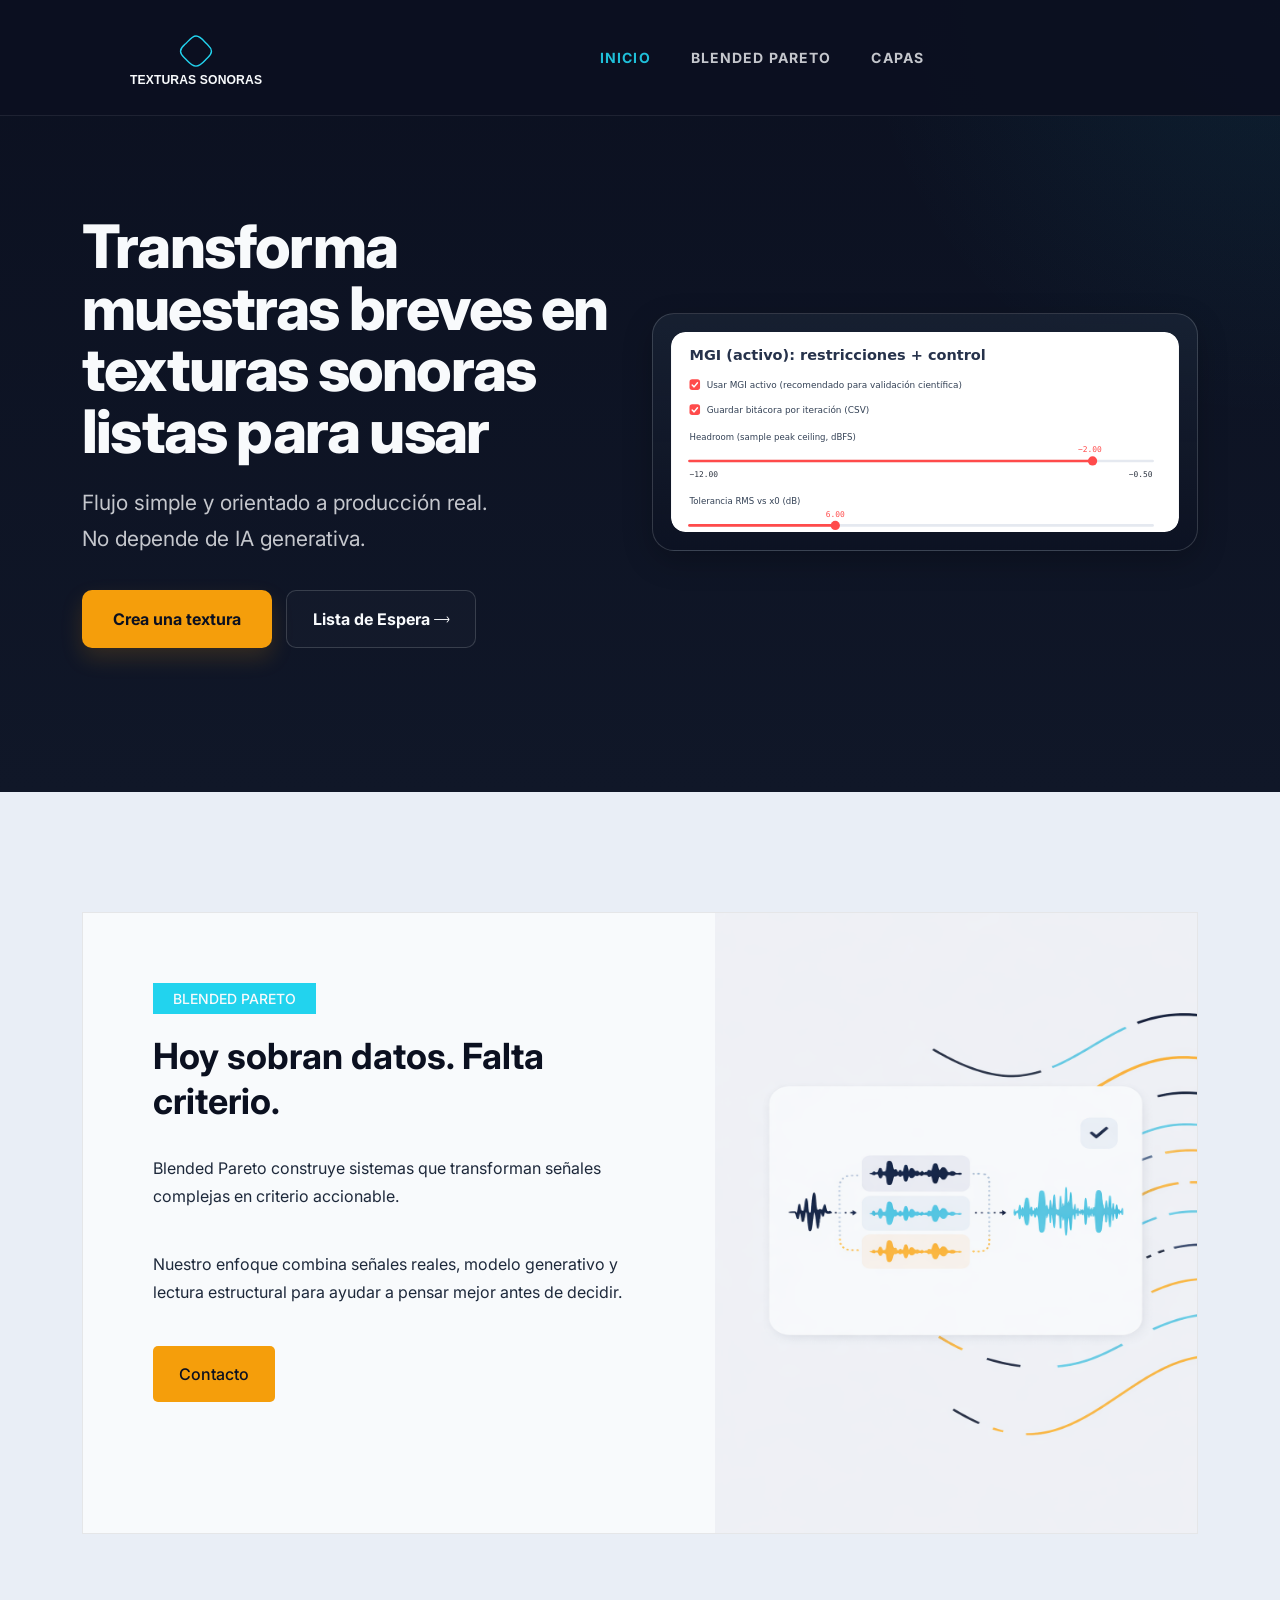
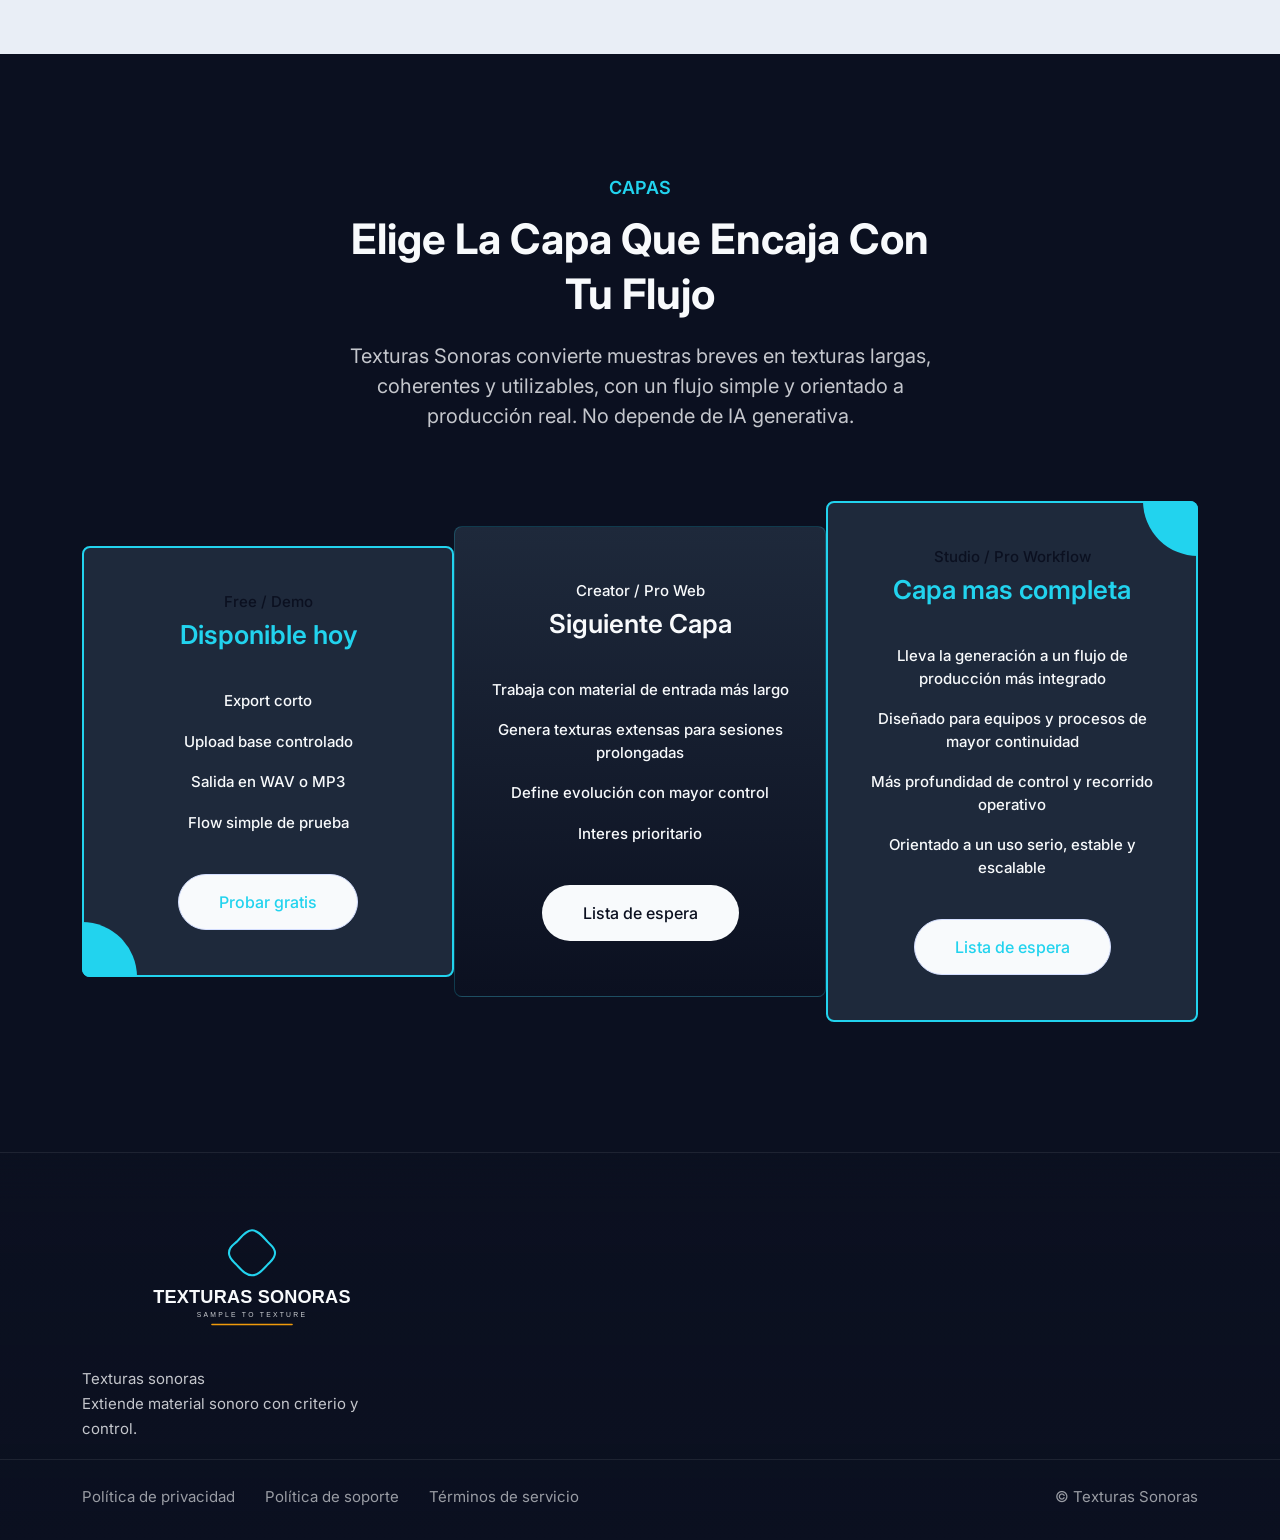
==== landing/index.html @ 2741054f "feat: import landing v1 into landing/" ====
<!-- =========

	Template Name: Play
	Author: UIdeck
	Author URI: https://uideck.com/
	Support: https://uideck.com/support/
	Version: 1.1

========== -->

<!DOCTYPE html>
<html lang="es">
  <head>
    <meta charset="UTF-8" />
    <meta http-equiv="X-UA-Compatible" content="IE=edge" />
    <meta name="viewport" content="width=device-width, initial-scale=1.0" />
    <title>Texturas Sonoras | Sample To Texture</title>

    <!-- Primary Meta Tags -->
<meta name="title" content="Texturas Sonoras - Texturas largas a partir de muestras breves">
<meta name="description" content="Convierte muestras breves en texturas largas, coherentes y utilizables con un flujo simple y orientado a producción real. No depende de IA generativa">

    <!--====== Favicon Icon ======-->
    <link
      rel="shortcut icon"
      href="assets/images/texturas_sonoras_favicon.ico"
      type="image/svg"
    />

    <!-- ===== All CSS files ===== -->
    <link rel="stylesheet" href="assets/css/bootstrap.min.css" />
    <link rel="stylesheet" href="assets/css/animate.css" />
    <link rel="stylesheet" href="assets/css/lineicons.css" />
    <link rel="stylesheet" href="assets/css/ud-styles.css" />
  </head>
  <body>
    <!-- ====== Header Start ====== -->
    <header class="ud-header">
      <div class="container">
        <div class="row">
          <div class="col-lg-12">
            <nav class="navbar navbar-expand-lg">
              <a class="navbar-brand" href="index.html">
                <img src="assets/images/logo/texturas_sonoras_logo_con_texto_invertido.svg" alt="Texturas Sonoras" />
              </a>
              <button class="navbar-toggler" type="button" aria-label="Abrir navegación" aria-expanded="false" aria-controls="navbarMenu">
                <span class="toggler-icon"> </span>
                <span class="toggler-icon"> </span>
                <span class="toggler-icon"> </span>
              </button>

              <div class="navbar-collapse" id="navbarMenu">
                <ul id="nav" class="navbar-nav mx-auto">
                  <li class="nav-item">
                    <a class="ud-menu-scroll" href="#home">INICIO</a>
                  </li>

                  <li class="nav-item">
                    <a class="ud-menu-scroll" href="#about">BLENDED PARETO</a>
                  </li>
                  <li class="nav-item">
                    <a class="ud-menu-scroll" href="#pricing">CAPAS</a>
                  </li>
                </ul>
              </div>
            </nav>
          </div>
        </div>
      </div>
    </header>
    <!-- ====== Header End ====== -->

    <!-- ====== Hero Start ====== -->
    <section class="ud-hero" id="home">
      <div class="container">
        <div class="row align-items-center ud-hero-row">
          <div class="col-lg-6">
            <div class="ud-hero-content wow fadeInUp" data-wow-delay=".2s">
              <h1 class="ud-hero-title">
                Transforma muestras breves en texturas sonoras listas para usar
              </h1>
              <p class="ud-hero-desc">
                Flujo simple y orientado a producción real.
                <br>
                No depende de IA generativa.
              </p>
              <ul class="ud-hero-buttons">
                <li>
                  <a href="https://texturas-sonoras.streamlit.app/" rel="nofollow noopener" target="_blank" class="ud-main-btn ud-white-btn">
                    Crea una textura
                  </a>
                </li>
                <li>
                  <a href="https://tally.so/r/ODPKyR" rel="nofollow noopener" target="_blank" class="ud-main-btn ud-link-btn">
                    Lista de Espera <i class="lni lni-arrow-right"></i>
                  </a>
                </li>
              </ul>
            </div>
          </div>
          <div class="col-lg-6">
            <div class="ud-hero-image wow fadeInUp" data-wow-delay=".25s">
              <div class="ud-hero-image-shell">
                <img src="assets/images/hero/mgi_control_panel.svg" alt="hero-image" />
              </div>
            </div>
          </div>
        </div>
      </div>
    </section>
    <!-- ====== Hero End ====== -->
    <!-- ====== About Start ====== -->
    <section id="about" class="ud-about">
      <div class="container">
        <div class="ud-about-wrapper wow fadeInUp" data-wow-delay=".2s">
          <div class="ud-about-content-wrapper">
            <div class="ud-about-content">
              <span class="tag">BLENDED PARETO</span>
              <h2>Hoy sobran datos. Falta criterio.</h2>
              <p>
                Blended Pareto construye sistemas que transforman
                señales complejas en criterio accionable.
              </p>

              <p>
                Nuestro enfoque combina señales reales, modelo generativo
                y lectura estructural para ayudar a pensar mejor
                antes de decidir.
              </p>
              <a href="https://github.com/vakiomars" class="ud-main-btn">Contacto</a>
            </div>
          </div>
          <div class="ud-about-image">
            <img src="assets/images/about/about-image.svg" alt="about-image" />
          </div>
        </div>
      </div>
    </section>
    <!-- ====== About End ====== -->

    <!-- ====== Pricing Start ====== -->
    <section id="pricing" class="ud-pricing">
      <div class="container">
        <div class="row">
          <div class="col-lg-12">
            <div class="ud-section-title mx-auto text-center">
              <span>CAPAS</span>
              <h2>elige la capa que encaja con tu flujo</h2>
              <p>
                Texturas Sonoras convierte muestras breves en texturas largas, coherentes y utilizables,
                con un flujo simple y orientado a producción real. No depende de IA generativa.
              </p>
            </div>
          </div>
        </div>

        <div class="row g-0 align-items-center justify-content-center">
          <div class="col-lg-4 col-md-6 col-sm-10">
            <div
              class="ud-single-pricing first-item wow fadeInUp"
              data-wow-delay=".15s"
            >
              <div class="ud-pricing-header">
                <h3>Free / Demo</h3>
                <h4>Disponible hoy</h4>
              </div>
              <div class="ud-pricing-body">
                <ul>
                  <li>Export corto</li>
                  <li>Upload base controlado</li>
                  <li>Salida en WAV o MP3</li>
                  <li>Flow simple de prueba</li>
                </ul>
              </div>
              <div class="ud-pricing-footer">
                <a href="javascript:void(0)" class="ud-main-btn ud-border-btn">
                  Probar gratis
                </a>
              </div>
            </div>
          </div>
          <div class="col-lg-4 col-md-6 col-sm-10">
            <div
              class="ud-single-pricing active wow fadeInUp"
              data-wow-delay=".1s"
            >
              <div class="ud-pricing-header">
                <h3>Creator / Pro Web</h3>
                <h4>Siguiente Capa</h4>
              </div>
              <div class="ud-pricing-body">
                <ul>
                  <li>Trabaja con material de entrada más largo</li>
                  <li>Genera texturas extensas para sesiones prolongadas</li>
                  <li>Define evolución con mayor control</li>
                  <li>Interes prioritario</li>
                </ul>
              </div>
              <div class="ud-pricing-footer">
                <a href="https://tally.so/r/ODPKyR" class="ud-main-btn ud-white-btn">
                  Lista de espera
                </a>
              </div>
            </div>
          </div>
          <div class="col-lg-4 col-md-6 col-sm-10">
            <div
              class="ud-single-pricing last-item wow fadeInUp"
              data-wow-delay=".15s"
            >
              <div class="ud-pricing-header">
                <h3>Studio / Pro Workflow</h3>
                <h4>Capa mas completa</h4>
              </div>
              <div class="ud-pricing-body">
                <ul>
                  <li>Lleva la generación a un flujo de producción más integrado</li>
                  <li>Diseñado para equipos y procesos de mayor continuidad</li>
                  <li>Más profundidad de control y recorrido operativo</li>
                  <li>Orientado a un uso serio, estable y escalable</li>
                </ul>
              </div>
              <div class="ud-pricing-footer">
                <a href="https://tally.so/r/ODPKyR" class="ud-main-btn ud-border-btn">
                  Lista de espera
                </a>
              </div>
            </div>
          </div>
        </div>
      </div>
    </section>
    <!-- ====== Pricing End ====== -->
    <!-- ====== Footer Start ====== -->
    <footer class="ud-footer wow fadeInUp" data-wow-delay=".15s">
      <div class="ud-footer-widgets">
        <div class="container">
          <div class="row">
            <div class="col-lg-6">
              <div class="ud-widget">
                <a href="index.html" class="ud-footer-logo">
                  <img src="assets/images/logo/texturas_sonoras_logo_con_texto_y_slogan_invertido.svg" alt="logo" />
                </a>
                <p class="ud-widget-desc">
                  Texturas sonoras
                  <br>
                  Extiende material sonoro con criterio y control.
                </p>
                <ul class="ud-widget-socials">
                </ul>
              </div>
            </div>
            <div class="col-lg-6">
              <div class="ud-widget ud-footer-meta"></div>
            </div>
          </div>
        </div>
      </div>

      <div class="ud-footer-bottom">
        <div class="container">
          <div class="row">
            <div class="col-md-8">
              <ul class="ud-footer-bottom-left">
                <li>
                  <span>Política de privacidad</span>
                </li>
                <li>
                  <span>Política de soporte</span>
                </li>
                <li>
                  <span>Términos de servicio</span>
                </li>
              </ul>
            </div>
            <div class="col-md-4">
              <p class="ud-footer-bottom-right">
              © Texturas Sonoras
              </p>
            </div>
          </div>
        </div>
      </div>
    </footer>
    <!-- ====== Footer End ====== -->

    <!-- ====== Back To Top Start ====== -->
    <a href="javascript:void(0)" class="back-to-top">
      <i class="lni lni-chevron-up"> </i>
    </a>
    <!-- ====== Back To Top End ====== -->

    <!-- ====== All Javascript Files ====== -->
    <script src="assets/js/bootstrap.bundle.min.js"></script>
    <script src="assets/js/wow.min.js"></script>
    <script src="assets/js/main.js"></script>
    <script>
      // ==== for menu scroll
      const pageLink = document.querySelectorAll(".ud-menu-scroll");

      pageLink.forEach((elem) => {
        elem.addEventListener("click", (e) => {
          e.preventDefault();
          document.querySelector(elem.getAttribute("href")).scrollIntoView({
            behavior: "smooth",
            offsetTop: 1 - 60,
          });
        });
      });

      // section menu active
      function onScroll(event) {
        const sections = document.querySelectorAll(".ud-menu-scroll");
        const scrollPos =
          window.pageYOffset ||
          document.documentElement.scrollTop ||
          document.body.scrollTop;

        for (let i = 0; i < sections.length; i++) {
          const currLink = sections[i];
          const val = currLink.getAttribute("href");
          const refElement = document.querySelector(val);
          const scrollTopMinus = scrollPos + 73;
          if (
            refElement.offsetTop <= scrollTopMinus &&
            refElement.offsetTop + refElement.offsetHeight > scrollTopMinus
          ) {
            document
              .querySelector(".ud-menu-scroll")
              .classList.remove("active");
            currLink.classList.add("active");
          } else {
            currLink.classList.remove("active");
          }
        }
      }

      window.document.addEventListener("scroll", onScroll);
    </script>
  </body>
</html>
---- landing/assets/css/ud-styles.css ----
/* =======

	Template Name: Play Bootstrap
	Author: UIdeck
	Author URI: https://uideck.com/
	Support: https://github.com/uideck/
	Version: 1.0

======== */
/*===========================
  COMMON css 
===========================*/
@import url("https://fonts.googleapis.com/css2?family=Inter:wght@200;300;400;500;600;700;800;900&display=swap");
:root {
  --font: "Inter", sans-serif;

  --bp-bg: #0B1020;
  --bp-surface: #1E293B;
  --bp-text: #F8FAFC;
  --bp-cyan: #22D3EE;
  --bp-amber: #F59E0B;

  --white: #F8FAFC;
  --heading-color: #0B1020;
  --body-color: #1E293B;
  --primary-color: #22D3EE;

  --bp-text-soft: rgba(248, 250, 252, 0.78);
  --bp-text-faint: rgba(248, 250, 252, 0.60);
  --bp-border: rgba(248, 250, 252, 0.10);
  --bp-border-strong: rgba(248, 250, 252, 0.16);
  --bp-header: rgba(11, 16, 32, 0.92);
  --bp-shadow: 0 10px 30px rgba(0, 0, 0, 0.22);
  --dark-bg: var(--bp-bg);
  --cta-color: var(--bp-amber);
}

body {
  font-family: var(--font);
  font-weight: normal;
  font-style: normal;
  background: var(--bp-bg);
  color: var(--bp-text);
  overflow-x: hidden;
}

* {
  margin: 0;
  padding: 0;
  -webkit-box-sizing: border-box;
  box-sizing: border-box;
}

img {
  max-width: 100%;
}

a,
button,
input,
textarea {
  -webkit-transition: all 0.3s ease-out 0s;
  transition: all 0.3s ease-out 0s;
}

a,
a:focus,
input:focus,
textarea:focus,
button:focus,
.navbar-toggler:focus {
  text-decoration: none;
  outline: none;
  -webkit-box-shadow: none;
          box-shadow: none;
}

a:focus,
a:hover {
  text-decoration: none;
}

i,
span,
a {
  display: inline-block;
}

audio,
canvas,
iframe,
img,
svg,
video {
  vertical-align: middle;
}

h1,
h2,
h3,
h4,
h5,
h6 {
  font-weight: 700;
  color: var(--heading-color);
  margin: 0px;
}

h1 {
  font-size: 48px;
}

h2 {
  font-size: 36px;
}

h3 {
  font-size: 28px;
}

h4 {
  font-size: 22px;
}

h5 {
  font-size: 18px;
}

h6 {
  font-size: 16px;
}

ul,
ol {
  margin: 0px;
  padding: 0px;
  list-style-type: none;
}

p {
  font-size: 16px;
  font-weight: 400;
  line-height: 26px;
  color: var(--body-color);
  margin: 0px;
}

.bg_cover {
  background-position: center center;
  background-size: cover;
  background-repeat: no-repeat;
  width: 100%;
  height: 100%;
}

/*===== All Button Style =====*/
.ud-main-btn {
  display: inline-block;
  text-align: center;
  white-space: nowrap;
  vertical-align: middle;
  font-weight: 500;
  font-size: 16px;
  border-radius: 5px;
  padding: 15px 25px;
  border: 1px solid transparent;
  color: #0B1020;
  cursor: pointer;
  z-index: 5;
  -webkit-transition: all 0.4s ease-out 0s;
  transition: all 0.4s ease-out 0s;
  background: var(--bp-amber);
}

.ud-main-btn:hover {
  color: var(--white);
  background: var(--heading-color);
}

@media (max-width: 767px) {
  .container {
    padding-left: 40px;
    padding-right: 40px;
  }
}

@media only screen and (min-width: 576px) and (max-width: 767px) {
  .container {
    padding-left: 20px;
    padding-right: 20px;
  }
}

.back-to-top {
  width: 40px;
  height: 40px;
  line-height: 40px;
  background: var(--primary-color);
  -webkit-box-shadow: 0px 0px 5px rgba(0, 0, 0, 0.2);
          box-shadow: 0px 0px 5px rgba(0, 0, 0, 0.2);
  text-align: center;
  -webkit-box-pack: center;
      -ms-flex-pack: center;
          justify-content: center;
  -webkit-box-align: center;
      -ms-flex-align: center;
          align-items: center;
  border-radius: 5px;
  position: fixed;
  right: 30px;
  bottom: 30px;
  z-index: 99;
  background: var(--cta-color);
  color: var(--dark-bg);
}

.back-to-top:hover {
  color: var(--dark-bg);
  background: var(--primary-color);
}

/* ===== Header CSS ===== */
.ud-header {
  position: absolute;
  top: 0;
  left: 0;
  width: 100%;
  z-index: 99;
  -webkit-transition: all 0.3s ease-out 0s;
  transition: all 0.3s ease-out 0s;
  background: var(--bp-header);
  border-bottom: 1px solid rgba(248, 250, 252, 0.08);
}

.sticky {
  position: fixed;
  z-index: 99;
  background: var(--bp-header);
  background-color: rgba(11, 16, 32, 0.92);
  -webkit-backdrop-filter: blur(10px);
          backdrop-filter: blur(10px);
  border-bottom: 1px solid rgba(248, 250, 252, 0.1);
  -webkit-box-shadow: 0 12px 28px rgba(2, 6, 23, 0.24);
  box-shadow: 0 12px 28px rgba(2, 6, 23, 0.24);
  -webkit-transition: all 0.3s ease-out 0s;
  transition: all 0.3s ease-out 0s;
}

.sticky .navbar {
  padding: 10px 0;
}

.navbar {
  padding: 12px 0;
  position: relative;
  -webkit-transition: all 0.3s ease-out 0s;
  transition: all 0.3s ease-out 0s;
}

.navbar-brand {
  padding: 0;
}

@media only screen and (min-width: 768px) and (max-width: 991px), (max-width: 767px) {
  .navbar-brand {
    padding: 5px 0px;
  }
}

.navbar-brand img {
  display: block;
  max-width: 228px;
  width: 100%;
  height: auto;
}

.navbar-toggler {
  padding: 0;
  border: 0;
  border-radius: 10px;
}

.navbar-toggler .toggler-icon {
  width: 28px;
  height: 2px;
  background-color: var(--bp-text);
  display: block;
  margin: 5px 0;
  position: relative;
  -webkit-transition: all 0.3s ease-out 0s;
  transition: all 0.3s ease-out 0s;
}

.navbar-toggler.active .toggler-icon:nth-of-type(1) {
  -webkit-transform: rotate(45deg);
  transform: rotate(45deg);
  top: 7px;
}

.navbar-toggler.active .toggler-icon:nth-of-type(2) {
  opacity: 0;
}

.navbar-toggler.active .toggler-icon:nth-of-type(3) {
  -webkit-transform: rotate(135deg);
  transform: rotate(135deg);
  top: -7px;
}

@media only screen and (min-width: 768px) and (max-width: 991px), (max-width: 767px) {
  .ud-header {
    position: relative;
  }

  .sticky {
    position: sticky;
    top: 0;
  }

  .navbar {
    display: flex;
    align-items: center;
    justify-content: space-between;
    -ms-flex-wrap: wrap;
        flex-wrap: wrap;
    min-height: 78px;
    padding: 14px 0;
  }

  .navbar-brand {
    display: flex;
    align-items: center;
    min-height: 50px;
    max-width: calc(100% - 72px);
  }

  .navbar-collapse {
    position: static;
    top: auto;
    right: auto;
    max-width: none;
    width: 100%;
    margin-top: 12px;
    background: rgba(30, 41, 59, 0.98);
    z-index: 9;
    -webkit-box-shadow: var(--bp-shadow);
    box-shadow: var(--bp-shadow);
    padding: 10px 0;
    display: none;
    border-radius: 16px;
    border: 1px solid rgba(248, 250, 252, 0.12);
    overflow: hidden;
  }
  .navbar-collapse.show {
    display: block;
  }
}

@media only screen and (min-width: 768px) and (max-width: 991px), (max-width: 767px) {
  .navbar-nav {
    padding: 18px 22px;
  }
}

@media only screen and (min-width: 768px) and (max-width: 991px), (max-width: 767px) {
  .navbar-toggler {
    margin-left: auto;
    -ms-flex-negative: 0;
        flex-shrink: 0;
  }
}

.navbar-nav .nav-item {
  position: relative;
  padding: 0px 16px;
}

@media only screen and (min-width: 992px) and (max-width: 1199px) {
  .navbar-nav .nav-item {
    padding: 0px 12px;
  }
}

@media only screen and (min-width: 768px) and (max-width: 991px), (max-width: 767px) {
  .navbar-nav .nav-item {
    padding: 0px;
  }
}

.navbar-nav .nav-item > a {
  font-size: 14px;
  font-weight: 700;
  letter-spacing: 0.08em;
  color: var(--bp-text-soft);
  -webkit-transition: all 0.3s ease-out 0s;
  transition: all 0.3s ease-out 0s;
  padding: 26px 4px;
  position: relative;
  line-height: 1;
}

@media only screen and (min-width: 768px) and (max-width: 991px), (max-width: 767px) {
  .navbar-nav .nav-item > a {
    display: block;
    padding: 14px 0;
    color: var(--bp-text);
    border-bottom: 1px solid rgba(248, 250, 252, 0.08);
  }
}

@media only screen and (min-width: 768px) and (max-width: 991px), (max-width: 767px) {
  .navbar-nav .nav-item:last-child > a {
    border-bottom: 0;
  }
}

.navbar-nav .nav-item > a:hover, .navbar-nav .nav-item > a.active {
  color: var(--bp-cyan);
  opacity: 0.9;
}

@media only screen and (min-width: 768px) and (max-width: 991px), (max-width: 767px) {
  .navbar-nav .nav-item > a:hover, .navbar-nav .nav-item > a.active {
    color: var(--primary-color);
    opacity: 1;
  }
}

@media only screen and (min-width: 768px) and (max-width: 991px), (max-width: 767px) {
  .navbar-toggler {
    width: 46px;
    height: 46px;
    display: inline-flex;
    align-items: center;
    justify-content: center;
    border: 1px solid rgba(248, 250, 252, 0.12);
    background: rgba(248, 250, 252, 0.03);
  }
}

.navbar-nav .nav-item .ud-submenu {
  position: absolute;
  width: 250px;
  background: var(--white);
  color: var(--bp-text-soft);
  top: 110%;
  padding: 20px 30px;
  -webkit-box-shadow: 0 15px 44px rgba(140, 140, 140, 0.18);
          box-shadow: 0 15px 44px rgba(140, 140, 140, 0.18);
  border-radius: 5px;
  opacity: 0;
  visibility: hidden;
  -webkit-transition: all 0.3s ease-out 0s;
  transition: all 0.3s ease-out 0s;
}

@media only screen and (min-width: 768px) and (max-width: 991px), (max-width: 767px) {
  .navbar-nav .nav-item .ud-submenu {
    position: static;
    -webkit-box-shadow: none;
            box-shadow: none;
    width: 100%;
    padding: 0px;
    opacity: 1;
    visibility: visible;
    display: none;
  }
}

.navbar-nav .nav-item .ud-submenu.show {
  display: block;
}

.navbar-nav .nav-item .ud-submenu .ud-submenu-link {
  padding: 7px 0;
  color: var(--heading-color);
  font-size: 14px;
}

.navbar-nav .nav-item .ud-submenu .ud-submenu-link:hover {
  color: var(--primary-color);
}

.navbar-nav .nav-item:hover > a {
  color: var(--bp-cyan);
  opacity: 1;
}

@media only screen and (min-width: 768px) and (max-width: 991px), (max-width: 767px) {
  .navbar-nav .nav-item:hover > a {
    color: var(--primary-color);
    opacity: 1;
  }
}

.navbar-nav .nav-item:hover > .ud-submenu {
  opacity: 1;
  visibility: visible;
  top: 100%;
}

.navbar-nav .nav-item.nav-item-has-children > a {
  position: relative;
}

.navbar-nav .nav-item.nav-item-has-children > a::after {
  content: "";
  -webkit-box-sizing: border-box;
          box-sizing: border-box;
  position: absolute;
  width: 10px;
  height: 10px;
  border-bottom: 2px solid;
  border-right: 2px solid;
  -webkit-transform: rotate(45deg) translateY(-50%);
          transform: rotate(45deg) translateY(-50%);
  right: -15px;
  top: 50%;
  margin-top: -2px;
}

@media only screen and (min-width: 768px) and (max-width: 991px), (max-width: 767px) {
  .navbar-nav .nav-item.nav-item-has-children > a::after {
    right: 5px;
  }
}

@media only screen and (min-width: 768px) and (max-width: 991px), (max-width: 767px) {
  .navbar-btn {
    position: absolute;
    top: 50%;
    right: 50px;
    -webkit-transform: translateY(-50%);
    transform: translateY(-50%);
  }
}

.navbar-btn .ud-main-btn {
  padding: 8px 16px;
  background: transparent;
}

.navbar-btn .ud-login-btn:hover {
  opacity: 0.5;
}

.navbar-btn .ud-white-btn {
  background: rgba(255, 255, 255, 0.2);
}

.navbar-btn .ud-white-btn:hover {
  background: white;
  color: var(--heading-color);
}

.sticky .navbar-toggler .toggler-icon {
  background-color: var(--bp-text);
}

.sticky .navbar-nav .nav-item:hover > a {
  color: var(--primary-color);
  opacity: 1;
}

.sticky .navbar-nav .nav-item a {
  color: var(--white);
}

.sticky .navbar-nav .nav-item a.active, .sticky .navbar-nav .nav-item a:hover {
  color: var(--primary-color);
  opacity: 1;
}

.sticky .navbar-btn .ud-main-btn.ud-login-btn {
  color: var(--heading-color);
}

.sticky .navbar-btn .ud-main-btn.ud-login-btn:hover {
  color: var(--primary-color);
  opacity: 1;
}

.sticky .navbar-btn .ud-white-btn {
  background: var(--primary-color);
  color: var(--dark-bg);
}

.sticky .navbar-btn .ud-white-btn:hover {
  background: var(--heading-color);
}

/* ===== Hero CSS ===== */
.ud-hero {
  background:
    radial-gradient(circle at top right, rgba(34, 211, 238, 0.08), transparent 28%),
    linear-gradient(180deg, #0B1020 0%, #101728 100%);
  padding-top: 160px;
  padding-bottom: 88px;
  min-height: 88vh;
  display: flex;
  align-items: center;
}

@media only screen and (min-width: 768px) and (max-width: 991px) {
  .ud-hero {
    padding-top: 72px;
    padding-bottom: 72px;
    min-height: auto;
  }
}

@media (max-width: 767px) {
  .ud-hero {
    padding-top: 52px;
    padding-bottom: 52px;
    min-height: auto;
  }
}

.ud-hero-row {
  row-gap: 40px;
}

.ud-hero-content {
  max-width: 620px;
  margin: 0;
}

.ud-hero-content .ud-hero-title {
  color: var(--white);
  font-weight: 800;
  font-size: 60px;
  line-height: 1.03;
  letter-spacing: -0.03em;
  text-align: left;
  margin-bottom: 22px;
}

@media only screen and (min-width: 768px) and (max-width: 991px) {
  .ud-hero-content .ud-hero-title {
    font-size: 48px;
    line-height: 1.08;
  }
}

@media (max-width: 767px) {
  .ud-hero-content .ud-hero-title {
    font-size: 34px;
    line-height: 1.12;
    text-align: center;
    margin-bottom: 18px;
  }
}

.ud-hero-content .ud-hero-desc {
  font-weight: normal;
  font-size: 21px;
  line-height: 1.7;
  text-align: left;
  color: var(--bp-text-soft);
  opacity: 1;
  max-width: 540px;
  margin: 0 0 34px;
}

@media (max-width: 767px) {
  .ud-hero-content .ud-hero-desc {
    font-size: 16px;
    line-height: 1.7;
    text-align: center;
    margin: 0 auto 24px;
  }
}

.ud-hero-buttons {
  display: flex;
  align-items: center;
  justify-content: flex-start;
  gap: 14px;
  flex-wrap: wrap;
}

.ud-hero-buttons .ud-main-btn {
  margin: 0;
  min-width: 190px;
  padding: 16px 24px;
  border-radius: 10px;
  font-weight: 700;
}

@media (max-width: 767px) {
  .ud-hero-buttons {
    justify-content: center;
    gap: 10px;
  }

  .ud-hero-buttons .ud-main-btn {
    width: 100%;
    max-width: 320px;
    min-width: 0;
    padding: 14px 18px;
  }
}

.ud-hero-buttons .ud-white-btn {
  background: var(--cta-color);
  color: var(--dark-bg);
  box-shadow: 0 10px 22px rgba(245, 158, 11, 0.16);
}

.ud-hero-buttons .ud-white-btn:hover {
  box-shadow: 0 12px 24px rgba(245, 158, 11, 0.14);
  background: #d97706;
  color: var(--dark-bg);
}

.ud-hero-buttons .ud-link-btn {
  color: var(--bp-text);
  border-color: var(--bp-border-strong);
  background: rgba(248, 250, 252, 0.02);
}

.ud-hero-buttons .ud-link-btn:hover {
  color: var(--primary-color);
  background: rgba(34, 211, 238, 0.05);
  opacity: 1;
}

.ud-hero-image {
  max-width: 760px;
  margin: auto;
  text-align: center;
  position: relative;
  z-index: 1;
}

.ud-hero-image-shell {
  padding: 18px;
  border-radius: 22px;
  border: 1px solid var(--bp-border-strong);
  background: linear-gradient(180deg, rgba(30, 41, 59, 0.58), rgba(11, 16, 32, 0.44));
  box-shadow: var(--bp-shadow);
}

.ud-hero-image img {
  max-width: 100%;
  text-align: center;
  border-radius: 14px;
}

@media (max-width: 991px) {
  .ud-hero-content {
    max-width: 100%;
    margin: 0 auto;
  }

  .ud-hero-image {
    max-width: 680px;
  }
}

/* ===== Features CSS ===== */
.ud-features {
  padding-top: 120px;
  padding-bottom: 90px;
}

@media (max-width: 767px) {
  .ud-features {
    padding-top: 80px;
    padding-bottom: 40px;
  }
}

.ud-section-title {
  max-width: 620px;
  margin-bottom: 70px;
}

.ud-section-title span {
  font-weight: 600;
  font-size: 18px;
  color: var(--primary-color);
  margin-bottom: 10px;
}

.ud-section-title h2 {
  font-weight: 700;
  font-size: 42px;
  line-height: 55px;
  text-transform: capitalize;
  color: var(--heading-color);
  margin-bottom: 20px;
}

.ud-section-title p {
  font-size: 20px;
  line-height: 30px;
}

@media (max-width: 767px) {
  .ud-section-title p {
    font-size: 16px;
    line-height: 26px;
  }
}

.ud-single-feature {
  margin-bottom: 40px;
}

.ud-single-feature:hover .ud-feature-icon::before {
  -webkit-transform: rotate(45deg);
  transform: rotate(45deg);
}

.ud-single-feature .ud-feature-icon {
  width: 70px;
  height: 70px;
  display: -webkit-box;
  display: -ms-flexbox;
  display: flex;
  -webkit-box-align: center;
      -ms-flex-align: center;
          align-items: center;
  -webkit-box-pack: center;
      -ms-flex-pack: center;
          justify-content: center;
  border-radius: 14px;
  background: var(--primary-color);
  font-size: 32px;
  color: var(--white);
  position: relative;
  z-index: 1;
  text-align: center;
  margin-bottom: 40px;
}

.ud-single-feature .ud-feature-icon::before {
  content: "";
  position: absolute;
  width: 100%;
  height: 100%;
  top: 0;
  left: 0;
  border-radius: 14px;
  background: var(--primary-color);
  opacity: 0.2;
  z-index: -1;
  -webkit-transform: rotate(23deg);
  transform: rotate(23deg);
  -webkit-transition: all 0.3s ease-out 0s;
  transition: all 0.3s ease-out 0s;
}

.ud-single-feature .ud-feature-title {
  font-weight: 700;
  font-size: 20px;
  line-height: 28px;
  margin-bottom: 12px;
}

@media only screen and (min-width: 992px) and (max-width: 1199px) {
  .ud-single-feature .ud-feature-title {
    font-size: 18px;
    line-height: 26px;
  }
}

.ud-single-feature .ud-feature-desc {
  font-size: 16px;
  line-height: 24px;
  margin-bottom: 40px;
}

.ud-single-feature .ud-feature-link {
  font-weight: 500;
  color: var(--body-color);
}

.ud-single-feature .ud-feature-link:hover {
  color: var(--primary-color);
}

/* ===== About CSS ===== */
.ud-about {
  background: #E9EEF6;
  padding: 120px 0;
}

@media (max-width: 767px) {
  .ud-about {
    padding: 80px 0;
  }
}

.ud-about-wrapper {
  background: var(--white);
  border: 1px solid rgba(0, 0, 0, 0.08);
  display: -webkit-box;
  display: -ms-flexbox;
  display: flex;
  -webkit-box-pack: justify;
      -ms-flex-pack: justify;
          justify-content: space-between;
}

@media only screen and (min-width: 768px) and (max-width: 991px), (max-width: 767px) {
  .ud-about-wrapper {
    display: block;
  }
}

.ud-about-content-wrapper {
  padding: 70px;
}

@media (max-width: 767px) {
  .ud-about-content-wrapper {
    padding: 50px 30px;
  }
}

@media only screen and (min-width: 576px) and (max-width: 767px) {
  .ud-about-content-wrapper {
    padding: 50px;
  }
}

.ud-about-content {
  max-width: 500px;
}

.ud-about-content .tag {
  font-weight: 500;
  font-size: 14px;
  color: var(--white);
  background: var(--primary-color);
  padding: 5px 20px;
  display: inline-block;
  margin-bottom: 20px;
}

.ud-about-content h2 {
  font-weight: bold;
  font-size: 36px;
  line-height: 45px;
  margin-bottom: 30px;
}

@media (max-width: 767px) {
  .ud-about-content h2 {
    font-size: 26px;
    line-height: 38px;
  }
}

.ud-about-content p {
  font-size: 16px;
  line-height: 28px;
  margin-bottom: 40px;
}

.ud-about-content .ud-main-btn:hover {
  background: #2748b4;
  -webkit-box-shadow: 0px 0px 10px rgba(0, 0, 0, 0.3);
          box-shadow: 0px 0px 10px rgba(0, 0, 0, 0.3);
}

@media only screen and (min-width: 768px) and (max-width: 991px), (max-width: 767px) {
  .ud-about-image {
    text-align: center;
  }
}

/* ===== Pricing CSS ===== */
.ud-pricing {
  padding-top: 120px;
  padding-bottom: 90px;
}

.ud-pricing .ud-section-title h2 {
  color: #F8FAFC;
}

.ud-pricing .ud-section-title p {
  color: rgba(248, 250, 252, 0.78);
}

@media (max-width: 767px) {
  .ud-pricing {
    padding-top: 80px;
    padding-bottom: 40px;
  }
}

.ud-single-pricing {
  margin-bottom: 40px;
  background: #1E293B;
  border: 2px solid #22D3EE;
  border-radius: 8px;
  text-align: center;
  padding: 45px 30px;
  position: relative;
}

.ud-single-pricing.active {
  background: linear-gradient(180deg, #1E293B 0%, #0B1020 100%);
  border: 1px solid rgba(34, 211, 238, 0.22);
  padding: 55px 30px;
}

.ud-single-pricing.active .ud-pricing-header h3,
.ud-single-pricing.active .ud-pricing-header h4 {
  color: var(--white);
}

.ud-single-pricing.active .ud-pricing-body li {
  color: var(--white);
}

.ud-single-pricing.first-item::after, .ud-single-pricing.last-item::after {
  content: "";
  position: absolute;
  width: 55px;
  height: 55px;
  z-index: 1;
}

.ud-single-pricing.first-item::after {
  background: var(--primary-color);
  left: -2px;
  bottom: -2px;
  border-radius: 0px 55px 0px 8px;
}

.ud-single-pricing.last-item::after {
  background: #22D3EE;
  top: -2px;
  right: -2px;
  border-radius: 0px 8px 0px 55px;
}

.ud-single-pricing .ud-popular-tag {
  display: inline-block;
  padding: 10px 25px;
  background: var(--white);
  border-radius: 30px;
  color: var(--primary-color);
  margin-bottom: 20px;
  font-weight: 600;
}

.ud-single-pricing .ud-pricing-header h3 {
  font-weight: 500;
  font-size: 15px;
  margin-bottom: 8px;
}

.ud-single-pricing .ud-pricing-header h4 {
  font-weight: 600;
  font-size: 26px;
  color: var(--primary-color);
  margin-bottom: 40px;
}

.ud-single-pricing .ud-pricing-body {
  margin-bottom: 40px;
}

.ud-single-pricing .ud-pricing-body li {
  font-weight: 500;
  font-size: 15px;
  margin-bottom: 18px;
}

.ud-single-pricing .ud-main-btn {
  border-radius: 30px;
  padding: 15px 40px;
}

.ud-single-pricing .ud-border-btn {
  border: 1px solid #d4deff;
  color: var(--primary-color);
  background: var(--white);
}

.ud-single-pricing .ud-border-btn:hover {
  color: var(--white);
  border-color: var(--primary-color);
  background: var(--primary-color);
}

.ud-single-pricing .ud-white-btn {
  background: var(--white);
  color: var(--heading-color);
}

.ud-single-pricing .ud-white-btn:hover {
  color: var(--white);
  background: var(--heading-color);
}

/* ===== FAQ CSS ===== */
.ud-faq {
  padding-top: 120px;
  padding-bottom: 90px;
  background: #f3f4fe;
  position: relative;
  z-index: 1;
}

@media (max-width: 767px) {
  .ud-faq {
    padding-top: 80px;
    padding-bottom: 50px;
  }
}

.ud-faq .shape {
  position: absolute;
  z-index: -1;
  left: 0;
  bottom: 0;
}

.ud-single-faq {
  background: var(--white);
  border: 1px solid #f3f4fe;
  -webkit-box-shadow: 0px 20px 95px rgba(201, 203, 204, 0.3);
          box-shadow: 0px 20px 95px rgba(201, 203, 204, 0.3);
  border-radius: 10px;
  margin-bottom: 30px;
}

.ud-single-faq .ud-faq-btn {
  text-align: left;
  display: -webkit-box;
  display: -ms-flexbox;
  display: flex;
  width: 100%;
  -webkit-box-align: center;
      -ms-flex-align: center;
          align-items: center;
  border: none;
  background: transparent;
  font-weight: 600;
  font-size: 18px;
  color: var(--heading-color);
  opacity: 0.88;
  padding: 30px;
}

@media only screen and (min-width: 992px) and (max-width: 1199px), (max-width: 767px) {
  .ud-single-faq .ud-faq-btn {
    padding: 15px;
  }
}

.ud-single-faq .ud-faq-btn.collapsed span.icon i {
  -webkit-transform: rotate(0deg);
  transform: rotate(0deg);
}

.ud-single-faq .ud-faq-btn span.icon {
  display: -webkit-box;
  display: -ms-flexbox;
  display: flex;
  -webkit-box-align: center;
      -ms-flex-align: center;
          align-items: center;
  -webkit-box-pack: center;
      -ms-flex-pack: center;
          justify-content: center;
  width: 42px;
  height: 42px;
  background: rgba(48, 86, 211, 0.06);
  border-radius: 10px;
  color: var(--primary-color);
  margin-right: 24px;
}

.ud-single-faq .ud-faq-btn span.icon i {
  -webkit-transform: rotate(180deg);
  transform: rotate(180deg);
  -webkit-transition: all 0.3s;
  transition: all 0.3s;
  font-size: 14px;
  font-weight: 700;
}

.ud-single-faq .ud-faq-body {
  padding: 0px 30px 40px 95px;
}

@media only screen and (min-width: 992px) and (max-width: 1199px), (max-width: 767px) {
  .ud-single-faq .ud-faq-body {
    padding: 0px 16px 20px 82px;
  }
}

/* ===== Testimonials CSS ===== */
.ud-testimonials {
  padding-top: 120px;
}

@media (max-width: 767px) {
  .ud-testimonials {
    padding-top: 80px;
  }
}

.ud-single-testimonial {
  padding: 30px;
  -webkit-box-shadow: 0px 60px 120px -20px #ebeffd;
          box-shadow: 0px 60px 120px -20px #ebeffd;
  background: var(--white);
  margin-bottom: 50px;
}

.ud-single-testimonial .ud-testimonial-ratings {
  margin-bottom: 10px;
}

.ud-single-testimonial .ud-testimonial-ratings i {
  color: #fbb040;
}

.ud-single-testimonial .ud-testimonial-content {
  margin-bottom: 25px;
}

.ud-single-testimonial .ud-testimonial-content p {
  font-size: 16px;
  line-height: 30px;
  color: #637381;
}

.ud-single-testimonial .ud-testimonial-info {
  display: -webkit-box;
  display: -ms-flexbox;
  display: flex;
  -webkit-box-align: center;
      -ms-flex-align: center;
          align-items: center;
}

.ud-single-testimonial .ud-testimonial-info .ud-testimonial-image {
  width: 50px;
  height: 50px;
  border-radius: 50%;
  overflow: hidden;
  margin-right: 20px;
}

.ud-single-testimonial .ud-testimonial-info .ud-testimonial-meta h4 {
  font-weight: 600;
  font-size: 14px;
}

.ud-single-testimonial .ud-testimonial-info .ud-testimonial-meta p {
  font-size: 12px;
  color: #969696;
}

.ud-brands .ud-title {
  margin-bottom: 30px;
}

.ud-brands .ud-title h6 {
  font-weight: normal;
  font-size: 12px;
  color: var(--body-color);
  display: inline-block;
  position: relative;
}

.ud-brands .ud-title h6::after {
  content: "";
  position: absolute;
  width: 30px;
  height: 1px;
  background: #afb2b5;
  right: -40px;
  top: 50%;
}

.ud-brands .ud-brands-logo {
  display: -webkit-box;
  display: -ms-flexbox;
  display: flex;
  -webkit-box-align: center;
      -ms-flex-align: center;
          align-items: center;
  -ms-flex-wrap: wrap;
      flex-wrap: wrap;
  margin-right: -40px;
}

.ud-brands .ud-brands-logo .ud-single-logo {
  margin-right: 40px;
  margin-bottom: 20px;
  max-width: 140px;
}

.ud-brands .ud-brands-logo .ud-single-logo:hover img {
  -webkit-filter: none;
          filter: none;
}

.ud-brands .ud-brands-logo .ud-single-logo img {
  -webkit-filter: grayscale(1);
          filter: grayscale(1);
  -webkit-transition: all 0.3s ease-out 0s;
  transition: all 0.3s ease-out 0s;
}

/* ===== Team CSS ===== */
.ud-team {
  padding-top: 120px;
  padding-bottom: 80px;
}

@media (max-width: 767px) {
  .ud-team {
    padding-top: 80px;
    padding-bottom: 40px;
  }
}

.ud-single-team {
  margin-bottom: 40px;
}

.ud-single-team .ud-team-image-wrapper {
  width: 170px;
  height: 170px;
  position: relative;
  margin: 0px auto 25px;
}

.ud-single-team .ud-team-image {
  border-radius: 50%;
}

.ud-single-team .ud-team-image img {
  width: 100%;
  border-radius: 50%;
}

.ud-single-team .shape {
  position: absolute;
  z-index: -1;
}

.ud-single-team .shape.shape-1 {
  top: 0;
  left: 0;
}

.ud-single-team .shape.shape-2 {
  bottom: 0;
  right: 0;
}

.ud-single-team .ud-team-info {
  text-align: center;
  margin-bottom: 20px;
}

.ud-single-team .ud-team-info h5 {
  font-weight: 500;
  font-size: 18px;
  text-transform: capitalize;
  margin-bottom: 10px;
}

.ud-single-team .ud-team-info h6 {
  font-weight: 500;
  font-size: 12px;
  color: var(--body-color);
}

.ud-single-team .ud-team-socials {
  display: -webkit-box;
  display: -ms-flexbox;
  display: flex;
  -webkit-box-align: center;
      -ms-flex-align: center;
          align-items: center;
  -webkit-box-pack: center;
      -ms-flex-pack: center;
          justify-content: center;
}

.ud-single-team .ud-team-socials a {
  width: 32px;
  height: 32px;
  display: -webkit-box;
  display: -ms-flexbox;
  display: flex;
  -webkit-box-align: center;
      -ms-flex-align: center;
          align-items: center;
  -webkit-box-pack: center;
      -ms-flex-pack: center;
          justify-content: center;
  margin: 0px 10px;
  color: #cdced6;
}

.ud-single-team .ud-team-socials a:hover {
  color: var(--primary-color);
}

/* ===== Contact CSS ===== */
.ud-contact {
  padding: 120px 0px;
  position: relative;
}

@media (max-width: 767px) {
  .ud-contact {
    padding: 80px 0;
  }
}

.ud-contact::after {
  content: "";
  position: absolute;
  z-index: -1;
  width: 100%;
  top: 0;
  left: 0;
  height: 50%;
  background: #f3f4fe;
}

@media only screen and (min-width: 992px) and (max-width: 1199px) {
  .ud-contact::after {
    height: 45%;
  }
}

.ud-contact-title {
  margin-bottom: 150px;
}

@media only screen and (min-width: 768px) and (max-width: 991px), (max-width: 767px) {
  .ud-contact-title {
    margin-bottom: 50px;
  }
}

.ud-contact-title span {
  color: var(--heading-color);
  font-weight: 600;
  font-size: 15px;
  margin-bottom: 20px;
}

.ud-contact-title h2 {
  font-weight: 600;
  font-size: 35px;
  line-height: 41px;
}

.ud-contact-info-wrapper {
  display: -webkit-box;
  display: -ms-flexbox;
  display: flex;
  -webkit-box-pack: justify;
      -ms-flex-pack: justify;
          justify-content: space-between;
  -ms-flex-wrap: wrap;
      flex-wrap: wrap;
}

@media only screen and (min-width: 768px) and (max-width: 991px), (max-width: 767px) {
  .ud-contact-info-wrapper {
    margin-bottom: 50px;
  }
}

.ud-contact-info-wrapper .ud-single-info {
  display: -webkit-box;
  display: -ms-flexbox;
  display: flex;
  max-width: 100%;
  width: 330px;
  margin-bottom: 30px;
}

.ud-contact-info-wrapper .ud-info-icon {
  font-size: 32px;
  color: var(--primary-color);
  margin-right: 24px;
}

.ud-contact-info-wrapper .ud-info-meta h5 {
  font-weight: 600;
  font-size: 18px;
  margin-bottom: 15px;
}

.ud-contact-info-wrapper .ud-info-meta p {
  font-size: 15px;
  line-height: 24px;
}

.ud-contact-form-wrapper {
  -webkit-box-shadow: 0px 4px 28px rgba(0, 0, 0, 0.05);
          box-shadow: 0px 4px 28px rgba(0, 0, 0, 0.05);
  border-radius: 8px;
  background: var(--white);
  padding: 60px;
}

@media (max-width: 767px) {
  .ud-contact-form-wrapper {
    padding: 40px 30px;
  }
}

@media only screen and (min-width: 1200px) and (max-width: 1399px), only screen and (min-width: 992px) and (max-width: 1199px), only screen and (min-width: 576px) and (max-width: 767px) {
  .ud-contact-form-wrapper {
    padding: 50px 40px;
  }
}

.ud-contact-form-wrapper .ud-contact-form-title {
  font-style: normal;
  font-weight: 600;
  font-size: 28px;
  margin-bottom: 30px;
}

@media (max-width: 767px) {
  .ud-contact-form-wrapper .ud-contact-form-title {
    font-size: 24px;
  }
}

.ud-contact-form-wrapper .ud-form-group {
  margin-bottom: 25px;
}

.ud-contact-form-wrapper .ud-form-group label {
  display: block;
  font-weight: normal;
  font-size: 12px;
}

.ud-contact-form-wrapper .ud-form-group input,
.ud-contact-form-wrapper .ud-form-group textarea {
  display: block;
  width: 100%;
  padding: 15px 0;
  border: none;
  outline: none;
  border-bottom: 1px solid #f1f1f1;
  resize: none;
}

.ud-contact-form-wrapper .ud-form-group input:focus,
.ud-contact-form-wrapper .ud-form-group textarea:focus {
  border-color: var(--primary-color);
}

/* ===== Footer CSS ===== */
.ud-footer {
  background:
    linear-gradient(180deg, rgba(11, 16, 32, 0) 0%, rgba(11, 16, 32, 0.84) 12%, #0B1020 100%);
  padding-top: 36px;
  position: relative;
  z-index: 1;
  overflow: hidden;
  border-top: 1px solid rgba(248, 250, 252, 0.08);
}

.ud-footer .shape {
  position: absolute;
  z-index: -1;
}

.ud-footer .shape.shape-1 {
  top: 0;
  left: 0;
}

.ud-footer .shape.shape-2 {
  top: 0;
  right: 0;
}

.ud-footer .shape.shape-3 {
  bottom: 0;
  right: 0;
}

.ud-widget {
  margin-bottom: 18px;
}

.ud-widget .ud-footer-logo {
  max-width: 340px;
  display: block;
  margin-bottom: 18px;
}

.ud-widget .ud-footer-logo img {
  width: 100%;
}

.ud-widget .ud-widget-desc {
  font-size: 15px;
  line-height: 25px;
  color: var(--bp-text-soft);
  margin-bottom: 0;
  max-width: 320px;
}

.ud-footer-meta {
  display: flex;
  justify-content: flex-end;
  align-items: flex-start;
  min-height: 100%;
}

.ud-widget .ud-widget-socials {
  display: -webkit-box;
  display: -ms-flexbox;
  display: flex;
  -webkit-box-align: center;
      -ms-flex-align: center;
          align-items: center;
}

.ud-widget .ud-widget-socials a {
  font-size: 16px;
  color: #dddddd;
  margin-right: 20px;
}

.ud-widget .ud-widget-socials a:hover {
  color: var(--primary-color);
}

.ud-widget .ud-widget-title {
  font-weight: 600;
  font-size: 18px;
  margin-bottom: 35px;
  color: var(--white);
}

.ud-widget .ud-widget-links a {
  display: inline-block;
  margin-bottom: 12px;
  font-size: 15px;
  line-height: 30px;
  color: #f3f4fe;
}

.ud-widget .ud-widget-links a:hover {
  color: var(--primary-color);
  padding-left: 10px;
}

.ud-widget .ud-widget-brands {
  display: -webkit-box;
  display: -ms-flexbox;
  display: flex;
  -ms-flex-wrap: wrap;
      flex-wrap: wrap;
  -webkit-box-pack: justify;
      -ms-flex-pack: justify;
          justify-content: space-between;
}

.ud-widget .ud-widget-brands a {
  display: block;
  max-width: 120px;
  margin-bottom: 20px;
  margin-right: 20px;
}

@media only screen and (min-width: 1200px) and (max-width: 1399px) {
  .ud-widget .ud-widget-brands a {
    max-width: 100px;
  }
}

.ud-footer-bottom {
  padding: 24px 0 30px;
  border-top: 1px solid rgba(248, 250, 252, 0.08);
}

.ud-footer-bottom .ud-footer-bottom-left {
  display: -webkit-box;
  display: -ms-flexbox;
  display: flex;
  -ms-flex-wrap: wrap;
      flex-wrap: wrap;
  -webkit-box-align: center;
      -ms-flex-align: center;
          align-items: center;
}

@media (max-width: 767px) {
  .ud-footer-bottom .ud-footer-bottom-left {
    -webkit-box-pack: center;
        -ms-flex-pack: center;
            justify-content: center;
  }
}

.ud-footer-bottom .ud-footer-bottom-left a,
.ud-footer-bottom .ud-footer-bottom-left span {
  font-weight: normal;
  font-size: 15px;
  color: var(--bp-text-faint);
  margin-right: 30px;
  display: inline-block;
}

@media (max-width: 767px) {
  .ud-footer-bottom .ud-footer-bottom-left a,
  .ud-footer-bottom .ud-footer-bottom-left span {
    margin: 0px 8px 8px;
  }
}

.ud-footer-bottom .ud-footer-bottom-left a:hover {
  color: var(--primary-color);
}

.ud-footer-bottom .ud-footer-bottom-right {
  text-align: right;
  font-weight: normal;
  font-size: 15px;
  color: var(--bp-text-faint);
}

.ud-footer-bottom .ud-footer-bottom-right a {
  color: var(--primary-color);
}

.ud-footer-bottom .ud-footer-bottom-right a:hover {
  text-decoration: underline;
}

@media (max-width: 767px) {
  .ud-footer-bottom .ud-footer-bottom-right {
    text-align: center;
    margin-top: 10px;
  }
}

/* ====== Banner CSS ======= */
.ud-page-banner {
  padding-top: 130px;
  padding-bottom: 80px;
  background: var(--primary-color);
  background-image: url("../images/banner/banner-bg.svg");
  background-position: center;
  background-repeat: no-repeat;
  background-size: cover;
}

.ud-banner-content {
  text-align: center;
  max-width: 600px;
  margin: auto;
}

.ud-banner-content h1 {
  color: var(--white);
  font-size: 38px;
  font-weight: 600;
}

/* ====== Login CSS ====== */
.ud-login {
  padding-top: 80px;
  padding-bottom: 80px;
}

.ud-login-wrapper {
  max-width: 500px;
  margin: auto;
  background: var(--white);
  text-align: center;
  padding: 60px;
  -webkit-box-shadow: 0px 10px 35px rgba(0, 0, 0, 0.05);
          box-shadow: 0px 10px 35px rgba(0, 0, 0, 0.05);
}

.ud-login-wrapper .ud-login-logo {
  margin-bottom: 30px;
}

.ud-login-form .ud-form-group {
  margin-bottom: 25px;
}

.ud-login-form .ud-form-group input {
  width: 100%;
  border: 2px solid #dddddd;
  border-radius: 4px;
  padding: 12px 24px;
  background: #fcfdfe;
  color: var(--body-color);
}

.ud-login-form .ud-form-group input:focus {
  border-color: var(--primary-color);
}

.ud-socials-connect {
  padding-top: 10px;
  padding-bottom: 30px;
}

.ud-socials-connect p {
  font-size: 16px;
  color: var(--body-color);
  margin-bottom: 10px;
}

.ud-socials-connect ul {
  display: -webkit-box;
  display: -ms-flexbox;
  display: flex;
  -webkit-box-align: center;
      -ms-flex-align: center;
          align-items: center;
  margin-left: -10px;
  margin-right: -10px;
}

.ud-socials-connect ul li {
  width: 100%;
}

.ud-socials-connect ul li a {
  height: 45px;
  background: var(--primary-color);
  display: -webkit-box;
  display: -ms-flexbox;
  display: flex;
  -webkit-box-align: center;
      -ms-flex-align: center;
          align-items: center;
  -webkit-box-pack: center;
      -ms-flex-pack: center;
          justify-content: center;
  margin: 10px;
  border-radius: 6px;
  color: var(--white);
  font-size: 20px;
}

.ud-socials-connect ul li a.facebook {
  background: #4064ac;
}

.ud-socials-connect ul li a.facebook:hover {
  background: #315294;
}

.ud-socials-connect ul li a.twitter {
  background: #1c9cea;
}

.ud-socials-connect ul li a.twitter:hover {
  background: #0f8bd8;
}

.ud-socials-connect ul li a.google {
  background: #d64937;
}

.ud-socials-connect ul li a.google:hover {
  background: #c53b29;
}

.forget-pass {
  font-size: 16px;
  color: var(--body-color);
  margin-bottom: 8px;
}

.signup-option {
  color: var(--body-color);
  font-size: 16px;
}

.signup-option a {
  color: var(--primary-color);
}

/* ====== Blog CSS ====== */
.ud-blog-grids {
  padding-top: 120px;
  padding-bottom: 80px;
}

.ud-blog-grids.ud-related-articles {
  padding-top: 100px;
}

@media (max-width: 767px) {
  .ud-blog-grids {
    padding-top: 80px;
    padding-bottom: 40px;
  }
}

.ud-single-blog {
  margin-bottom: 40px;
}

.ud-single-blog:hover .ud-blog-image img {
  -webkit-transform: scale(1.1) rotate(3deg);
  transform: scale(1.1) rotate(3deg);
}

.ud-single-blog .ud-blog-image {
  border-radius: 4px;
  overflow: hidden;
  margin-bottom: 30px;
}

.ud-single-blog .ud-blog-image a {
  display: block;
}

.ud-single-blog .ud-blog-image img {
  width: 100%;
  -webkit-transition: all 0.3s ease-out 0s;
  transition: all 0.3s ease-out 0s;
}

.ud-single-blog .ud-blog-date {
  display: -webkit-inline-box;
  display: -ms-inline-flexbox;
  display: inline-flex;
  font-size: 12px;
  font-weight: 600;
  padding: 8px 16px;
  background: var(--primary-color);
  color: var(--white);
  border-radius: 5px;
  margin-bottom: 20px;
}

.ud-single-blog .ud-blog-title {
  font-weight: 600;
  font-size: 24px;
  line-height: 32px;
  margin-bottom: 15px;
}

@media only screen and (min-width: 992px) and (max-width: 1199px) {
  .ud-single-blog .ud-blog-title {
    font-size: 20px;
    line-height: 28px;
  }
}

.ud-single-blog .ud-blog-title a {
  color: inherit;
}

.ud-single-blog .ud-blog-title a:hover {
  color: var(--primary-color);
}

.ud-single-blog .ud-blog-desc {
  font-size: 16px;
  line-height: 28px;
}

.ud-related-articles-title {
  font-weight: 800;
  font-size: 28px;
  padding-bottom: 25px;
  position: relative;
  margin-bottom: 50px;
}

.ud-related-articles-title::after {
  content: "";
  position: absolute;
  width: 80px;
  height: 2px;
  background: var(--primary-color);
  left: 0;
  bottom: 0;
}

/* ====== Blog Details CSS ====== */
.ud-blog-details {
  padding-top: 120px;
}

@media (max-width: 767px) {
  .ud-blog-details {
    padding-top: 80px;
  }
}

.ud-blog-details-image {
  position: relative;
  border-radius: 5px;
  overflow: hidden;
  height: 500px;
}

@media (max-width: 767px) {
  .ud-blog-details-image {
    height: 300px;
  }
}

.ud-blog-details-image > img {
  position: absolute;
  left: 0;
  top: 0;
  width: 100%;
  height: 100%;
  -o-object-fit: cover;
     object-fit: cover;
  -o-object-position: center center;
     object-position: center center;
}

.ud-blog-overlay {
  position: absolute;
  top: 0;
  left: 0;
  width: 100%;
  height: 100%;
  display: -webkit-box;
  display: -ms-flexbox;
  display: flex;
  -webkit-box-align: end;
      -ms-flex-align: end;
          align-items: flex-end;
  background: -webkit-gradient(linear, left top, left bottom, color-stop(46.88%, rgba(48, 86, 211, 0)), color-stop(93.23%, rgba(13, 21, 49, 0.72)));
  background: linear-gradient(180deg, rgba(48, 86, 211, 0) 46.88%, rgba(13, 21, 49, 0.72) 93.23%);
  border-radius: 5px;
  padding: 30px;
}

.ud-blog-overlay-content {
  display: -webkit-box;
  display: -ms-flexbox;
  display: flex;
  -webkit-box-align: center;
      -ms-flex-align: center;
          align-items: center;
}

@media (max-width: 767px) {
  .ud-blog-overlay-content {
    -webkit-box-orient: vertical;
    -webkit-box-direction: normal;
        -ms-flex-direction: column;
            flex-direction: column;
    -webkit-box-align: start;
        -ms-flex-align: start;
            align-items: flex-start;
  }
}

.ud-blog-overlay-content .ud-blog-author {
  display: -webkit-box;
  display: -ms-flexbox;
  display: flex;
  -webkit-box-align: center;
      -ms-flex-align: center;
          align-items: center;
  margin-right: 40px;
}

@media (max-width: 767px) {
  .ud-blog-overlay-content .ud-blog-author {
    margin-right: 0px;
    margin-bottom: 20px;
  }
}

.ud-blog-overlay-content .ud-blog-author img {
  width: 40px;
  height: 40px;
  border-radius: 50%;
  overflow: hidden;
  margin-right: 15px;
}

.ud-blog-overlay-content .ud-blog-author span {
  font-weight: 500;
  font-size: 14px;
  line-height: 28px;
  color: #ffffff;
}

.ud-blog-overlay-content .ud-blog-author a {
  color: inherit;
}

.ud-blog-overlay-content .ud-blog-author a:hover {
  color: var(--primary-color);
}

.ud-blog-overlay-content .ud-blog-meta {
  display: -webkit-box;
  display: -ms-flexbox;
  display: flex;
  -webkit-box-align: center;
      -ms-flex-align: center;
          align-items: center;
}

.ud-blog-overlay-content .ud-blog-meta p {
  display: -webkit-box;
  display: -ms-flexbox;
  display: flex;
  -webkit-box-align: center;
      -ms-flex-align: center;
          align-items: center;
  font-weight: 500;
  font-size: 14px;
  line-height: 28px;
  color: #ffffff;
  margin-right: 30px;
}

.ud-blog-overlay-content .ud-blog-meta p:last-child {
  margin-right: 0px;
}

.ud-blog-overlay-content .ud-blog-meta p i {
  font-size: 16px;
  margin-right: 10px;
}

.ud-blog-details-content {
  padding-top: 60px;
}

@media only screen and (min-width: 1400px) and (max-width: 1920px), only screen and (min-width: 1200px) and (max-width: 1399px) {
  .ud-blog-details-content {
    padding-right: 50px;
  }
}

.ud-blog-details-title {
  font-weight: 700;
  font-size: 35px;
  line-height: 50px;
  margin-bottom: 35px;
}

@media (max-width: 767px) {
  .ud-blog-details-title {
    font-size: 26px;
    line-height: 35px;
  }
}

@media only screen and (min-width: 576px) and (max-width: 767px) {
  .ud-blog-details-title {
    font-size: 30px;
    line-height: 40px;
  }
}

.ud-blog-details-para {
  font-size: 16px;
  line-height: 28px;
  margin-bottom: 30px;
}

.ud-blog-details-subtitle {
  font-weight: 700;
  font-size: 26px;
  margin-bottom: 30px;
}

@media (max-width: 767px) {
  .ud-blog-details-subtitle {
    font-size: 22px;
    margin-bottom: 25px;
  }
}

.ud-blog-quote {
  background-image: url("../images/blog/quote-bg.svg");
  background-repeat: no-repeat;
  background-size: cover;
  padding: 40px;
  text-align: center;
  margin-bottom: 40px;
}

@media (max-width: 767px) {
  .ud-blog-quote {
    padding: 30px;
  }
}

.ud-blog-quote i {
  font-size: 40px;
  font-weight: 700;
  color: var(--primary-color);
  line-height: 1;
  margin-bottom: 20px;
}

@media (max-width: 767px) {
  .ud-blog-quote i {
    margin-bottom: 15px;
  }
}

.ud-blog-quote p {
  font-style: italic;
  font-weight: 600;
  font-size: 16px;
  line-height: 27px;
  text-align: center;
  color: var(--heading-color);
  margin-bottom: 15px;
}

@media (max-width: 767px) {
  .ud-blog-quote p {
    font-size: 14px;
    line-height: 24px;
  }
}

.ud-blog-quote h6 {
  color: var(--body-color);
  font-style: italic;
  font-weight: 500;
  font-size: 12px;
  line-height: 20px;
  text-align: center;
}

.ud-blog-details-action {
  display: -webkit-box;
  display: -ms-flexbox;
  display: flex;
  -webkit-box-align: center;
      -ms-flex-align: center;
          align-items: center;
  -webkit-box-pack: justify;
      -ms-flex-pack: justify;
          justify-content: space-between;
}

@media (max-width: 767px) {
  .ud-blog-details-action {
    -webkit-box-orient: vertical;
    -webkit-box-direction: normal;
        -ms-flex-direction: column;
            flex-direction: column;
    -webkit-box-align: start;
        -ms-flex-align: start;
            align-items: flex-start;
  }
}

.ud-blog-tags {
  display: -webkit-box;
  display: -ms-flexbox;
  display: flex;
  -webkit-box-align: center;
      -ms-flex-align: center;
          align-items: center;
}

@media (max-width: 767px) {
  .ud-blog-tags {
    margin-bottom: 20px;
  }
}

.ud-blog-tags li {
  margin-right: 14px;
}

.ud-blog-tags li:last-child {
  margin-right: 0px;
}

.ud-blog-tags a {
  padding: 8px 16px;
  font-size: 12px;
  font-weight: 500;
  color: var(--primary-color);
  background: rgba(48, 86, 211, 0.06);
  border-radius: 3px;
}

.ud-blog-tags a:hover {
  background: var(--primary-color);
  color: var(--white);
}

.ud-blog-share {
  display: -webkit-box;
  display: -ms-flexbox;
  display: flex;
  -webkit-box-align: center;
      -ms-flex-align: center;
          align-items: center;
}

.ud-blog-share h6 {
  font-weight: 500;
  font-size: 12px;
  color: var(--body-color);
  margin-right: 20px;
}

.ud-blog-share-links {
  display: -webkit-box;
  display: -ms-flexbox;
  display: flex;
  -webkit-box-align: center;
      -ms-flex-align: center;
          align-items: center;
}

.ud-blog-share-links li {
  margin-right: 14px;
}

.ud-blog-share-links li:last-child {
  margin-right: 0px;
}

.ud-blog-share-links a {
  font-size: 18px;
  width: 35px;
  height: 35px;
  display: -webkit-box;
  display: -ms-flexbox;
  display: flex;
  -webkit-box-align: center;
      -ms-flex-align: center;
          align-items: center;
  -webkit-box-pack: center;
      -ms-flex-pack: center;
          justify-content: center;
  border-radius: 50%;
  color: var(--white);
}

.ud-blog-share-links a.facebook {
  background: #4064ac;
}

.ud-blog-share-links a.facebook:hover {
  background: #315294;
}

.ud-blog-share-links a.twitter {
  background: #1c9cea;
}

.ud-blog-share-links a.twitter:hover {
  background: #0f8bd8;
}

.ud-blog-share-links a.linkedin {
  background: #007ab9;
}

.ud-blog-share-links a.linkedin:hover {
  background: #03689b;
}

.ud-blog-sidebar {
  padding-top: 60px;
}

.ud-newsletter-box {
  background: var(--primary-color);
  padding: 60px 45px;
  position: relative;
  z-index: 1;
  text-align: center;
  border-radius: 5px;
  margin-bottom: 50px;
}

@media only screen and (min-width: 992px) and (max-width: 1199px), (max-width: 767px) {
  .ud-newsletter-box {
    padding: 50px 30px;
  }
}

@media only screen and (min-width: 576px) and (max-width: 767px) {
  .ud-newsletter-box {
    padding: 60px 45px;
  }
}

.ud-newsletter-box .shape {
  position: absolute;
  z-index: -1;
}

.ud-newsletter-box .shape.shape-1 {
  top: 0;
  right: 0;
}

.ud-newsletter-box .shape.shape-2 {
  left: 0;
  bottom: 0;
}

.ud-newsletter-box .ud-newsletter-title {
  font-weight: 600;
  font-size: 25px;
  color: var(--white);
  margin-bottom: 5px;
}

@media only screen and (min-width: 992px) and (max-width: 1199px) {
  .ud-newsletter-box .ud-newsletter-title {
    font-size: 23px;
  }
}

.ud-newsletter-box p {
  font-size: 16px;
  line-height: 24px;
  color: var(--white);
}

.ud-newsletter-box .ud-newsletter-form {
  margin-top: 30px;
}

.ud-newsletter-box .ud-newsletter-form input {
  width: 100%;
  -webkit-box-shadow: 0px 4px 42px rgba(0, 0, 0, 0.01);
          box-shadow: 0px 4px 42px rgba(0, 0, 0, 0.01);
  border-radius: 5px;
  background: rgba(255, 255, 255, 0.2);
  color: var(--white);
  text-align: center;
  margin-bottom: 15px;
  border: 2px solid transparent;
  padding: 12px 20px;
}

.ud-newsletter-box .ud-newsletter-form input::-webkit-input-placeholder {
  color: var(--white);
  opacity: 1;
}

.ud-newsletter-box .ud-newsletter-form input:-ms-input-placeholder {
  color: var(--white);
  opacity: 1;
}

.ud-newsletter-box .ud-newsletter-form input::-ms-input-placeholder {
  color: var(--white);
  opacity: 1;
}

.ud-newsletter-box .ud-newsletter-form input::placeholder {
  color: var(--white);
  opacity: 1;
}

.ud-newsletter-box .ud-newsletter-form input:focus {
  border-color: var(--white);
}

.ud-newsletter-box .ud-newsletter-form .ud-main-btn {
  background: #13c296;
  -webkit-box-shadow: 0px 4px 42px rgba(0, 0, 0, 0.01);
          box-shadow: 0px 4px 42px rgba(0, 0, 0, 0.01);
  border-radius: 5px;
  width: 100%;
  margin-bottom: 24px;
}

.ud-newsletter-box .ud-newsletter-form .ud-main-btn:hover {
  background: var(--heading-color);
}

.ud-newsletter-box .ud-newsletter-form .ud-newsletter-note {
  font-weight: 500;
  font-size: 14px;
  line-height: 22px;
}

.ud-articles-box {
  margin-bottom: 50px;
}

.ud-articles-box .ud-articles-box-title {
  font-weight: 600;
  font-size: 28px;
  padding-bottom: 25px;
  position: relative;
  margin-bottom: 20px;
}

.ud-articles-box .ud-articles-box-title::after {
  content: "";
  position: absolute;
  width: 80px;
  height: 2px;
  background: var(--primary-color);
  left: 0;
  bottom: 0;
}

.ud-articles-box .ud-articles-list li {
  padding: 20px 0;
  border-bottom: 1px solid #f2f3f8;
  display: -webkit-box;
  display: -ms-flexbox;
  display: flex;
  -webkit-box-align: center;
      -ms-flex-align: center;
          align-items: center;
}

.ud-articles-box .ud-articles-list li:last-child {
  padding-bottom: 0px;
  border-bottom: 0px;
}

.ud-articles-box .ud-articles-list .ud-article-image {
  max-width: 80px;
  width: 100%;
  height: 80px;
  border-radius: 50%;
  overflow: hidden;
  margin-right: 20px;
}

@media only screen and (min-width: 992px) and (max-width: 1199px), (max-width: 767px) {
  .ud-articles-box .ud-articles-list .ud-article-image {
    max-width: 65px;
    height: 65px;
  }
}

@media only screen and (min-width: 576px) and (max-width: 767px) {
  .ud-articles-box .ud-articles-list .ud-article-image {
    max-width: 80px;
    height: 80px;
  }
}

.ud-articles-box .ud-articles-list .ud-article-image img {
  width: 100%;
}

.ud-articles-box .ud-articles-list .ud-article-title {
  font-weight: 500;
  font-size: 18px;
  line-height: 22px;
  margin-bottom: 5px;
}

@media only screen and (min-width: 992px) and (max-width: 1199px) {
  .ud-articles-box .ud-articles-list .ud-article-title {
    font-size: 16px;
  }
}

.ud-articles-box .ud-articles-list .ud-article-title a {
  color: inherit;
}

.ud-articles-box .ud-articles-list .ud-article-title a:hover {
  color: var(--primary-color);
}

.ud-articles-box .ud-articles-list .ud-article-author {
  font-size: 14px;
}

.ud-banner-ad {
  border-radius: 5px;
  overflow: hidden;
}

.ud-banner-ad a {
  display: block;
}

.ud-banner-ad img {
  width: 100%;
}

/* ====== Error 404 CSS ======= */
.ud-404 {
  padding-top: 120px;
  padding-bottom: 120px;
}

@media (max-width: 767px) {
  .ud-404 {
    padding-top: 80px;
    padding-bottom: 80px;
  }
}

.ud-404-wrapper {
  text-align: center;
  max-width: 850px;
  margin: 0px auto;
  background: var(--white);
  padding: 100px 60px;
  -webkit-box-shadow: 0px 0px 25px rgba(0, 0, 0, 0.1);
          box-shadow: 0px 0px 25px rgba(0, 0, 0, 0.1);
  border-radius: 10px;
  position: relative;
  overflow: hidden;
  z-index: 1;
}

@media (max-width: 767px) {
  .ud-404-wrapper {
    padding: 50px 30px;
  }
}

.ud-404-wrapper .shape {
  position: absolute;
  z-index: -1;
}

.ud-404-wrapper .shape.shape-1 {
  top: 0;
  left: 0;
}

.ud-404-wrapper .shape.shape-2 {
  right: 0;
  bottom: 0;
}

.ud-404-title {
  font-size: 42px;
  font-weight: 700;
  margin-bottom: 30px;
}

@media only screen and (min-width: 768px) and (max-width: 991px) {
  .ud-404-title {
    font-size: 35px;
  }
}

@media (max-width: 767px) {
  .ud-404-title {
    font-size: 30px;
  }
}

.ud-404-subtitle {
  font-size: 24px;
  font-weight: 400;
  margin-bottom: 30px;
}

@media only screen and (min-width: 768px) and (max-width: 991px) {
  .ud-404-subtitle {
    font-size: 22px;
  }
}

@media (max-width: 767px) {
  .ud-404-subtitle {
    font-size: 18px;
  }
}

.ud-404-links {
  display: -webkit-box;
  display: -ms-flexbox;
  display: flex;
  -webkit-box-align: center;
      -ms-flex-align: center;
          align-items: center;
  -webkit-box-pack: center;
      -ms-flex-pack: center;
          justify-content: center;
  -ms-flex-wrap: wrap;
      flex-wrap: wrap;
}

.ud-404-links a {
  font-size: 16px;
  font-weight: 500;
  padding: 12px 24px;
  color: var(--heading-color);
  background: rgba(48, 86, 211, 0.06);
  border-radius: 5px;
  margin: 5px 10px;
}

.ud-404-links a:hover {
  background: var(--heading-color);
  color: var(--white);
}

@media (max-width: 767px) {
  .ud-404-links a {
    margin: 5px 10px;
    font-size: 14px;
    padding: 10px 20px;
  }
}
/*# sourceMappingURL=ud-styles.css.map */
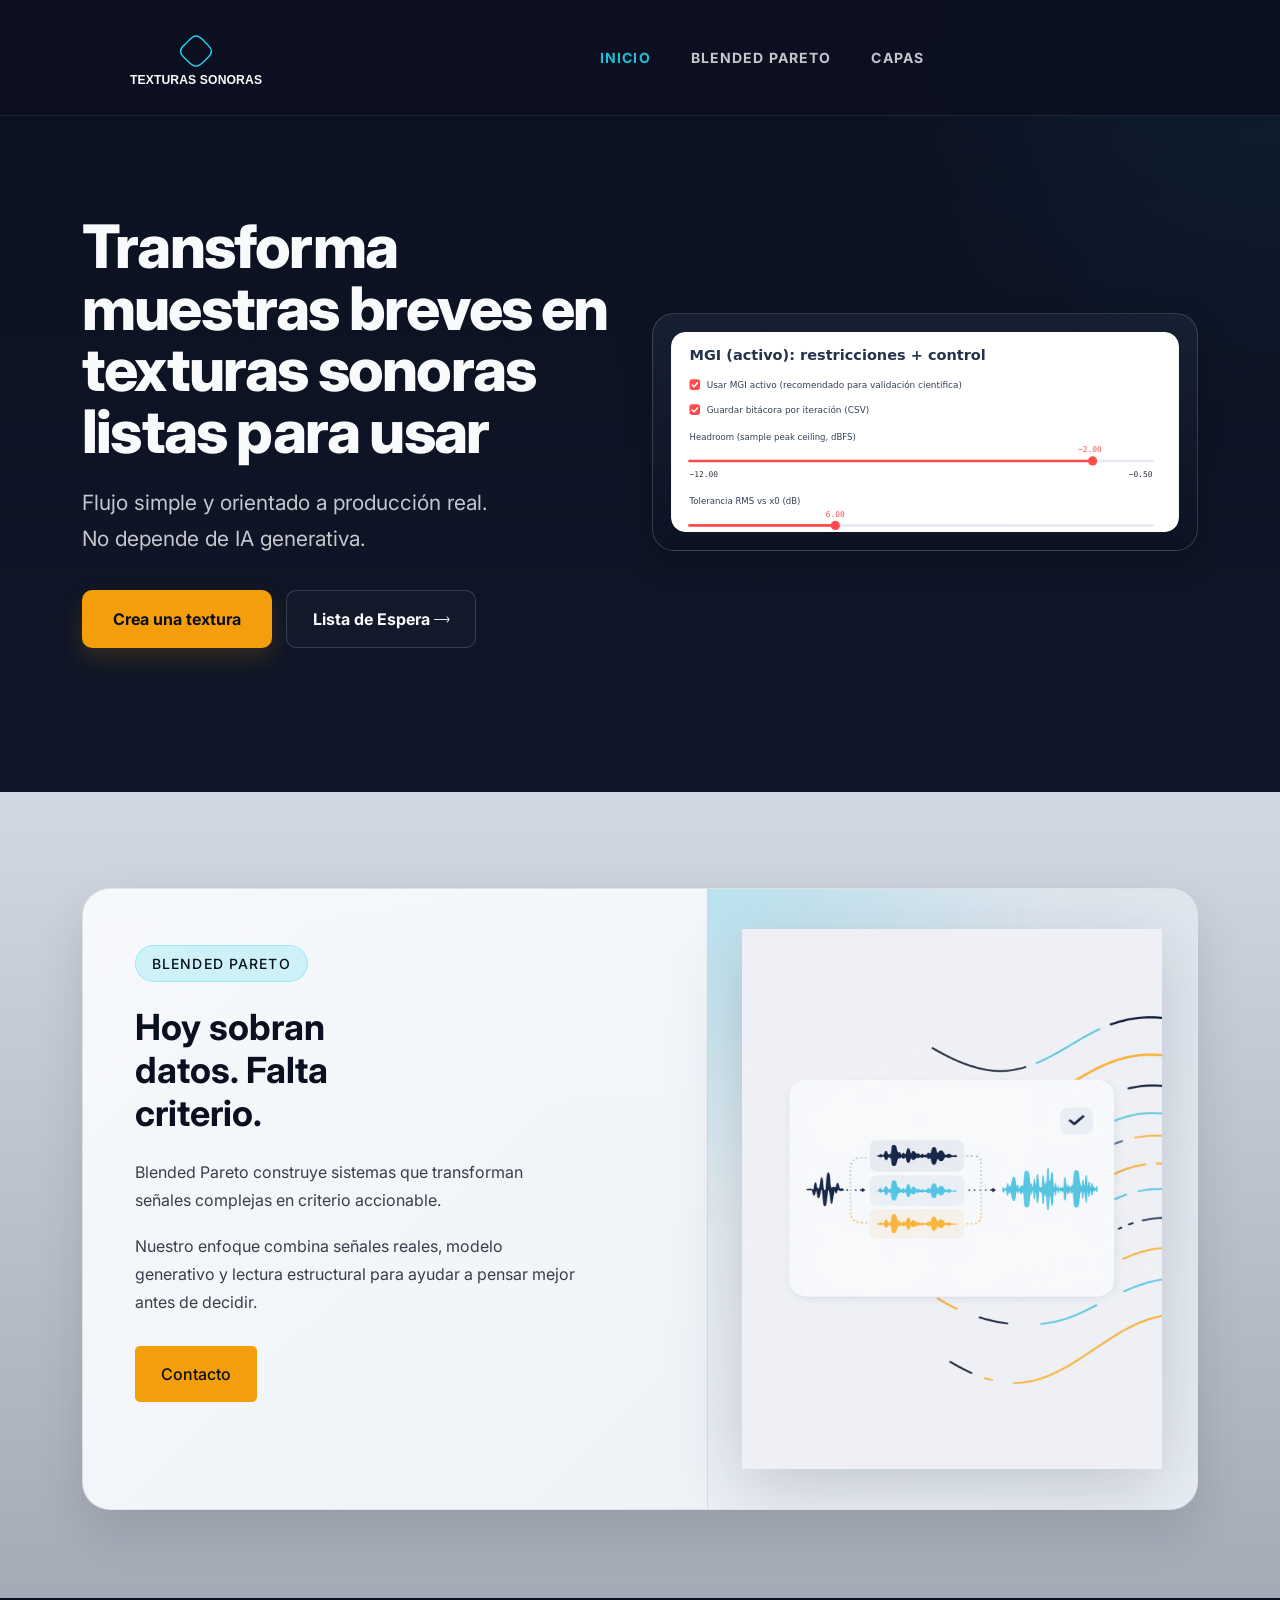
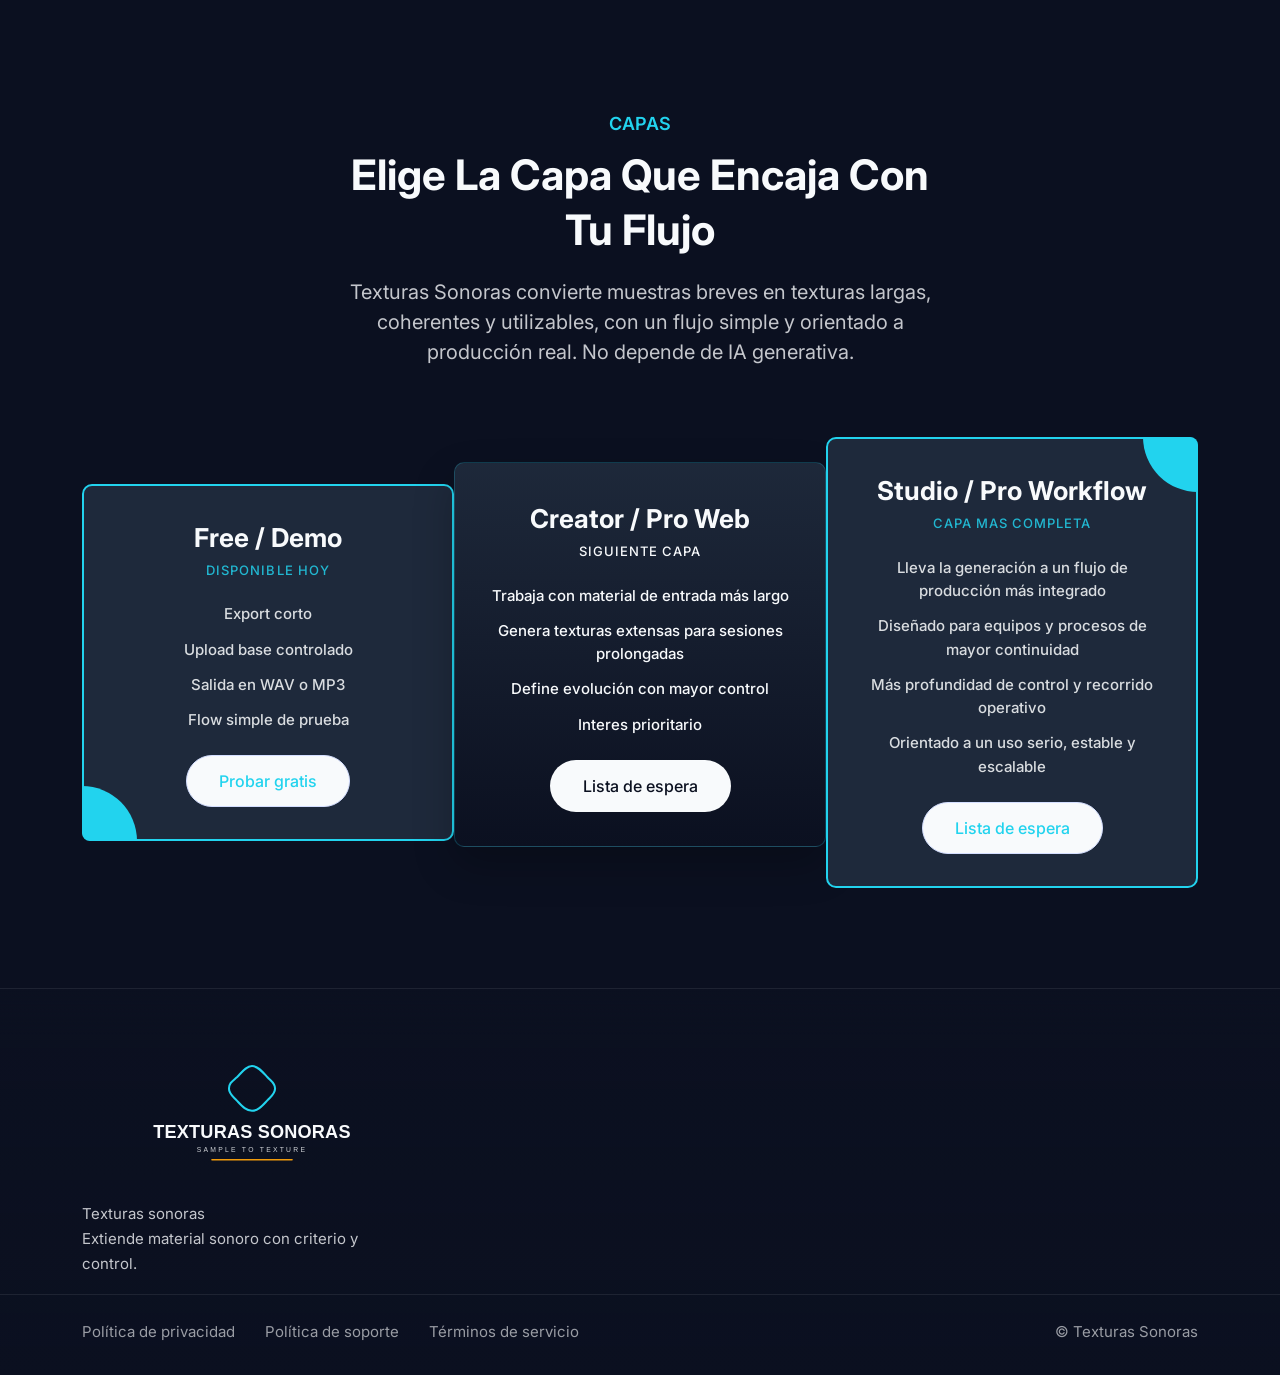
==== commit 05e4b090: "landing: polish mobile, refine sections and restore demo CTA" ====
--- a/landing/index.html
+++ b/landing/index.html
@@ -173,7 +173,7 @@
                 </ul>
               </div>
               <div class="ud-pricing-footer">
-                <a href="javascript:void(0)" class="ud-main-btn ud-border-btn">
+                <a href="https://texturas-sonoras.streamlit.app/" class="ud-main-btn ud-border-btn">
                   Probar gratis
                 </a>
               </div>
--- a/landing/assets/css/ud-styles.css
+++ b/landing/assets/css/ud-styles.css
@@ -219,6 +219,20 @@
   background: var(--primary-color);
 }
 
+@media (max-width: 767px) {
+  .back-to-top {
+    width: 34px;
+    height: 34px;
+    line-height: 34px;
+    right: 14px;
+    bottom: 14px;
+    border-radius: 8px;
+    opacity: 0.82;
+    -webkit-box-shadow: 0 6px 16px rgba(0, 0, 0, 0.16);
+            box-shadow: 0 6px 16px rgba(0, 0, 0, 0.16);
+  }
+}
+
 /* ===== Header CSS ===== */
 .ud-header {
   position: absolute;
@@ -884,25 +898,32 @@
 
 /* ===== About CSS ===== */
 .ud-about {
-  background: #E9EEF6;
-  padding: 120px 0;
+  background: linear-gradient(180deg, rgba(232, 238, 246, 0.9) 0%, rgba(223, 231, 241, 0.72) 100%);
+  padding: 96px 0 88px;
 }
 
 @media (max-width: 767px) {
   .ud-about {
-    padding: 80px 0;
+    padding: 56px 0 48px;
   }
 }
 
 .ud-about-wrapper {
-  background: var(--white);
+  background: linear-gradient(135deg, rgba(248, 250, 252, 0.96) 0%, rgba(239, 244, 249, 0.96) 100%);
   border: 1px solid rgba(0, 0, 0, 0.08);
+  border-radius: 28px;
   display: -webkit-box;
   display: -ms-flexbox;
   display: flex;
+  overflow: hidden;
   -webkit-box-pack: justify;
       -ms-flex-pack: justify;
           justify-content: space-between;
+  -webkit-box-align: stretch;
+      -ms-flex-align: stretch;
+          align-items: stretch;
+  -webkit-box-shadow: 0 22px 48px rgba(11, 16, 32, 0.12);
+          box-shadow: 0 22px 48px rgba(11, 16, 32, 0.12);
 }
 
 @media only screen and (min-width: 768px) and (max-width: 991px), (max-width: 767px) {
@@ -912,18 +933,20 @@
 }
 
 .ud-about-content-wrapper {
-  padding: 70px;
+  width: 56%;
+  padding: 56px 52px;
 }
 
 @media (max-width: 767px) {
   .ud-about-content-wrapper {
-    padding: 50px 30px;
+    width: 100%;
+    padding: 34px 28px 18px;
   }
 }
 
 @media only screen and (min-width: 576px) and (max-width: 767px) {
   .ud-about-content-wrapper {
-    padding: 50px;
+    padding: 38px 36px 20px;
   }
 }
 
@@ -934,31 +957,42 @@
 .ud-about-content .tag {
   font-weight: 500;
   font-size: 14px;
-  color: var(--white);
-  background: var(--primary-color);
-  padding: 5px 20px;
+  letter-spacing: 0.08em;
+  color: #0B1020;
+  background: rgba(34, 211, 238, 0.18);
+  border: 1px solid rgba(34, 211, 238, 0.28);
+  padding: 7px 16px;
   display: inline-block;
-  margin-bottom: 20px;
+  border-radius: 999px;
+  margin-bottom: 24px;
 }
 
 .ud-about-content h2 {
   font-weight: bold;
   font-size: 36px;
-  line-height: 45px;
-  margin-bottom: 30px;
+  line-height: 1.2;
+  margin-bottom: 22px;
+  max-width: 10ch;
 }
 
 @media (max-width: 767px) {
   .ud-about-content h2 {
-    font-size: 26px;
-    line-height: 38px;
+    font-size: 28px;
+    line-height: 1.2;
+    margin-bottom: 18px;
   }
 }
 
 .ud-about-content p {
   font-size: 16px;
   line-height: 28px;
-  margin-bottom: 40px;
+  color: rgba(11, 16, 32, 0.8);
+  margin-bottom: 18px;
+  max-width: 44ch;
+}
+
+.ud-about-content p:last-of-type {
+  margin-bottom: 30px;
 }
 
 .ud-about-content .ud-main-btn:hover {
@@ -967,16 +1001,53 @@
           box-shadow: 0px 0px 10px rgba(0, 0, 0, 0.3);
 }
 
+.ud-about-image {
+  width: 44%;
+  display: -webkit-box;
+  display: -ms-flexbox;
+  display: flex;
+  -webkit-box-align: center;
+      -ms-flex-align: center;
+          align-items: center;
+  -webkit-box-pack: center;
+      -ms-flex-pack: center;
+          justify-content: center;
+  padding: 40px 34px;
+  background: radial-gradient(circle at top left, rgba(34, 211, 238, 0.2) 0%, rgba(34, 211, 238, 0) 44%), linear-gradient(180deg, rgba(207, 217, 229, 0.52) 0%, rgba(226, 233, 242, 0.24) 100%);
+  border-left: 1px solid rgba(11, 16, 32, 0.08);
+}
+
+.ud-about-image img {
+  width: 100%;
+  max-width: 420px;
+  -webkit-filter: drop-shadow(0 20px 36px rgba(11, 16, 32, 0.18));
+          filter: drop-shadow(0 20px 36px rgba(11, 16, 32, 0.18));
+}
+
 @media only screen and (min-width: 768px) and (max-width: 991px), (max-width: 767px) {
   .ud-about-image {
+    width: 100%;
     text-align: center;
+    padding: 12px 28px 28px;
+    border-left: 0;
+    border-top: 1px solid rgba(11, 16, 32, 0.08);
+  }
+}
+
+@media (max-width: 767px) {
+  .ud-about-image {
+    padding: 8px 22px 22px;
+  }
+
+  .ud-about-image img {
+    max-width: 320px;
   }
 }
 
 /* ===== Pricing CSS ===== */
 .ud-pricing {
-  padding-top: 120px;
-  padding-bottom: 90px;
+  padding-top: 112px;
+  padding-bottom: 72px;
 }
 
 .ud-pricing .ud-section-title h2 {
@@ -989,25 +1060,35 @@
 
 @media (max-width: 767px) {
   .ud-pricing {
-    padding-top: 80px;
-    padding-bottom: 40px;
+    padding-top: 68px;
+    padding-bottom: 28px;
   }
 }
 
 .ud-single-pricing {
-  margin-bottom: 40px;
+  margin-bottom: 28px;
   background: #1E293B;
   border: 2px solid #22D3EE;
-  border-radius: 8px;
+  border-radius: 10px;
   text-align: center;
-  padding: 45px 30px;
+  padding: 36px 28px 32px;
   position: relative;
+  min-height: 100%;
+  display: -webkit-box;
+  display: -ms-flexbox;
+  display: flex;
+  -webkit-box-orient: vertical;
+  -webkit-box-direction: normal;
+      -ms-flex-direction: column;
+          flex-direction: column;
 }
 
 .ud-single-pricing.active {
-  background: linear-gradient(180deg, #1E293B 0%, #0B1020 100%);
+  background: linear-gradient(180deg, rgba(30, 41, 59, 0.98) 0%, rgba(11, 16, 32, 1) 100%);
   border: 1px solid rgba(34, 211, 238, 0.22);
-  padding: 55px 30px;
+  padding: 40px 30px 34px;
+  -webkit-box-shadow: 0 18px 42px rgba(0, 0, 0, 0.24);
+          box-shadow: 0 18px 42px rgba(0, 0, 0, 0.24);
 }
 
 .ud-single-pricing.active .ud-pricing-header h3,
@@ -1052,31 +1133,48 @@
 }
 
 .ud-single-pricing .ud-pricing-header h3 {
+  font-weight: 700;
+  font-size: 26px;
+  line-height: 1.2;
+  margin-bottom: 10px;
+  color: #F8FAFC;
+}
+
+.ud-single-pricing .ud-pricing-header h4 {
   font-weight: 500;
-  font-size: 15px;
-  margin-bottom: 8px;
-}
-
-.ud-single-pricing .ud-pricing-header h4 {
-  font-weight: 600;
-  font-size: 26px;
-  color: var(--primary-color);
-  margin-bottom: 40px;
+  font-size: 13px;
+  letter-spacing: 0.08em;
+  text-transform: uppercase;
+  color: rgba(34, 211, 238, 0.84);
+  margin-bottom: 24px;
 }
 
 .ud-single-pricing .ud-pricing-body {
-  margin-bottom: 40px;
+  margin-bottom: 24px;
+  -webkit-box-flex: 1;
+      -ms-flex-positive: 1;
+          flex-grow: 1;
 }
 
 .ud-single-pricing .ud-pricing-body li {
   font-weight: 500;
   font-size: 15px;
-  margin-bottom: 18px;
+  line-height: 1.55;
+  margin-bottom: 12px;
+  color: rgba(248, 250, 252, 0.86);
+}
+
+.ud-single-pricing .ud-pricing-body li:last-child {
+  margin-bottom: 0;
+}
+
+.ud-single-pricing .ud-pricing-footer {
+  margin-top: auto;
 }
 
 .ud-single-pricing .ud-main-btn {
   border-radius: 30px;
-  padding: 15px 40px;
+  padding: 13px 32px;
 }
 
 .ud-single-pricing .ud-border-btn {
@@ -1099,6 +1197,48 @@
 .ud-single-pricing .ud-white-btn:hover {
   color: var(--white);
   background: var(--heading-color);
+}
+
+@media only screen and (min-width: 992px) {
+  .ud-single-pricing.active {
+    -webkit-transform: translateY(-8px);
+            transform: translateY(-8px);
+  }
+}
+
+@media (max-width: 767px) {
+  .ud-pricing .row.g-0.align-items-center.justify-content-center > div:last-child .ud-single-pricing {
+    margin-bottom: 20px;
+  }
+
+  .ud-single-pricing,
+  .ud-single-pricing.active {
+    padding: 28px 22px 24px;
+  }
+
+  .ud-single-pricing .ud-pricing-header h3 {
+    font-size: 22px;
+    margin-bottom: 8px;
+  }
+
+  .ud-single-pricing .ud-pricing-header h4 {
+    font-size: 12px;
+    margin-bottom: 18px;
+  }
+
+  .ud-single-pricing .ud-pricing-body {
+    margin-bottom: 20px;
+  }
+
+  .ud-single-pricing .ud-pricing-body li {
+    font-size: 14px;
+    margin-bottom: 10px;
+  }
+
+  .ud-single-pricing .ud-main-btn {
+    width: 100%;
+    padding: 12px 20px;
+  }
 }
 
 /* ===== FAQ CSS ===== */
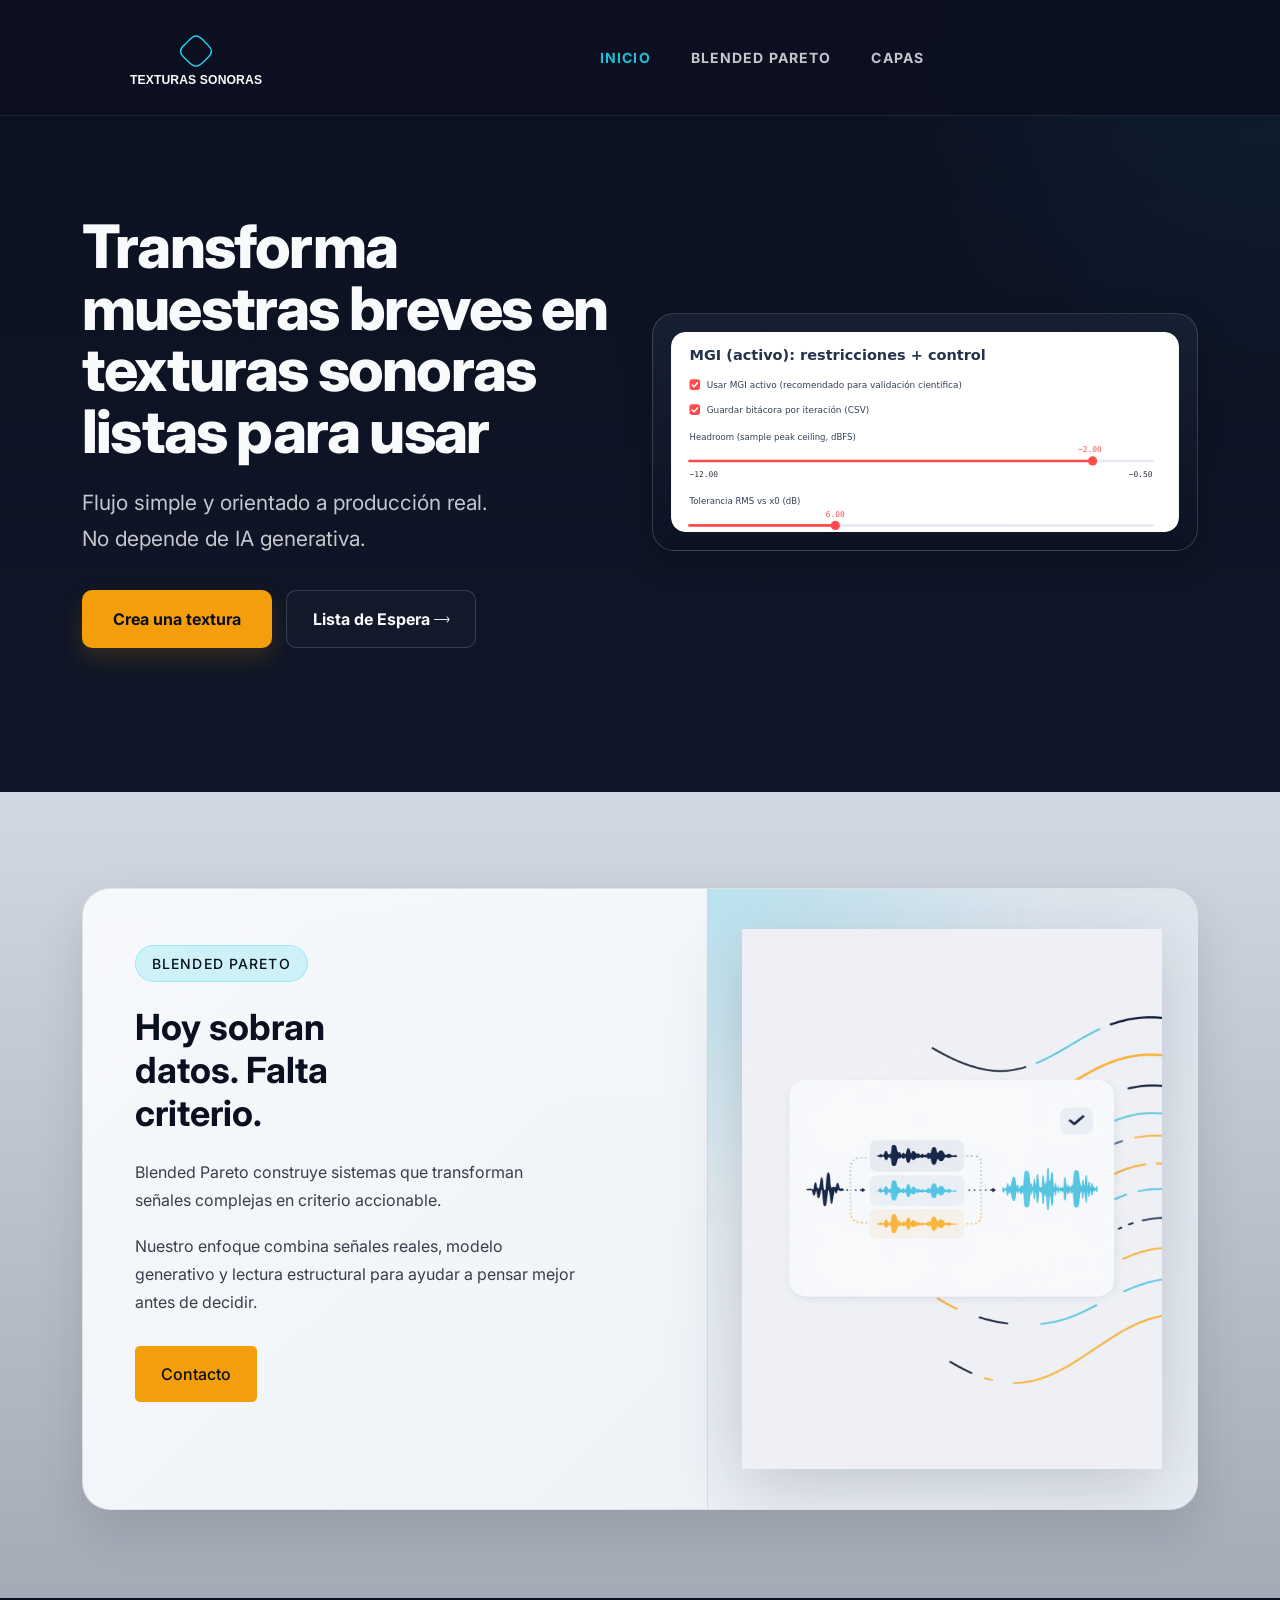
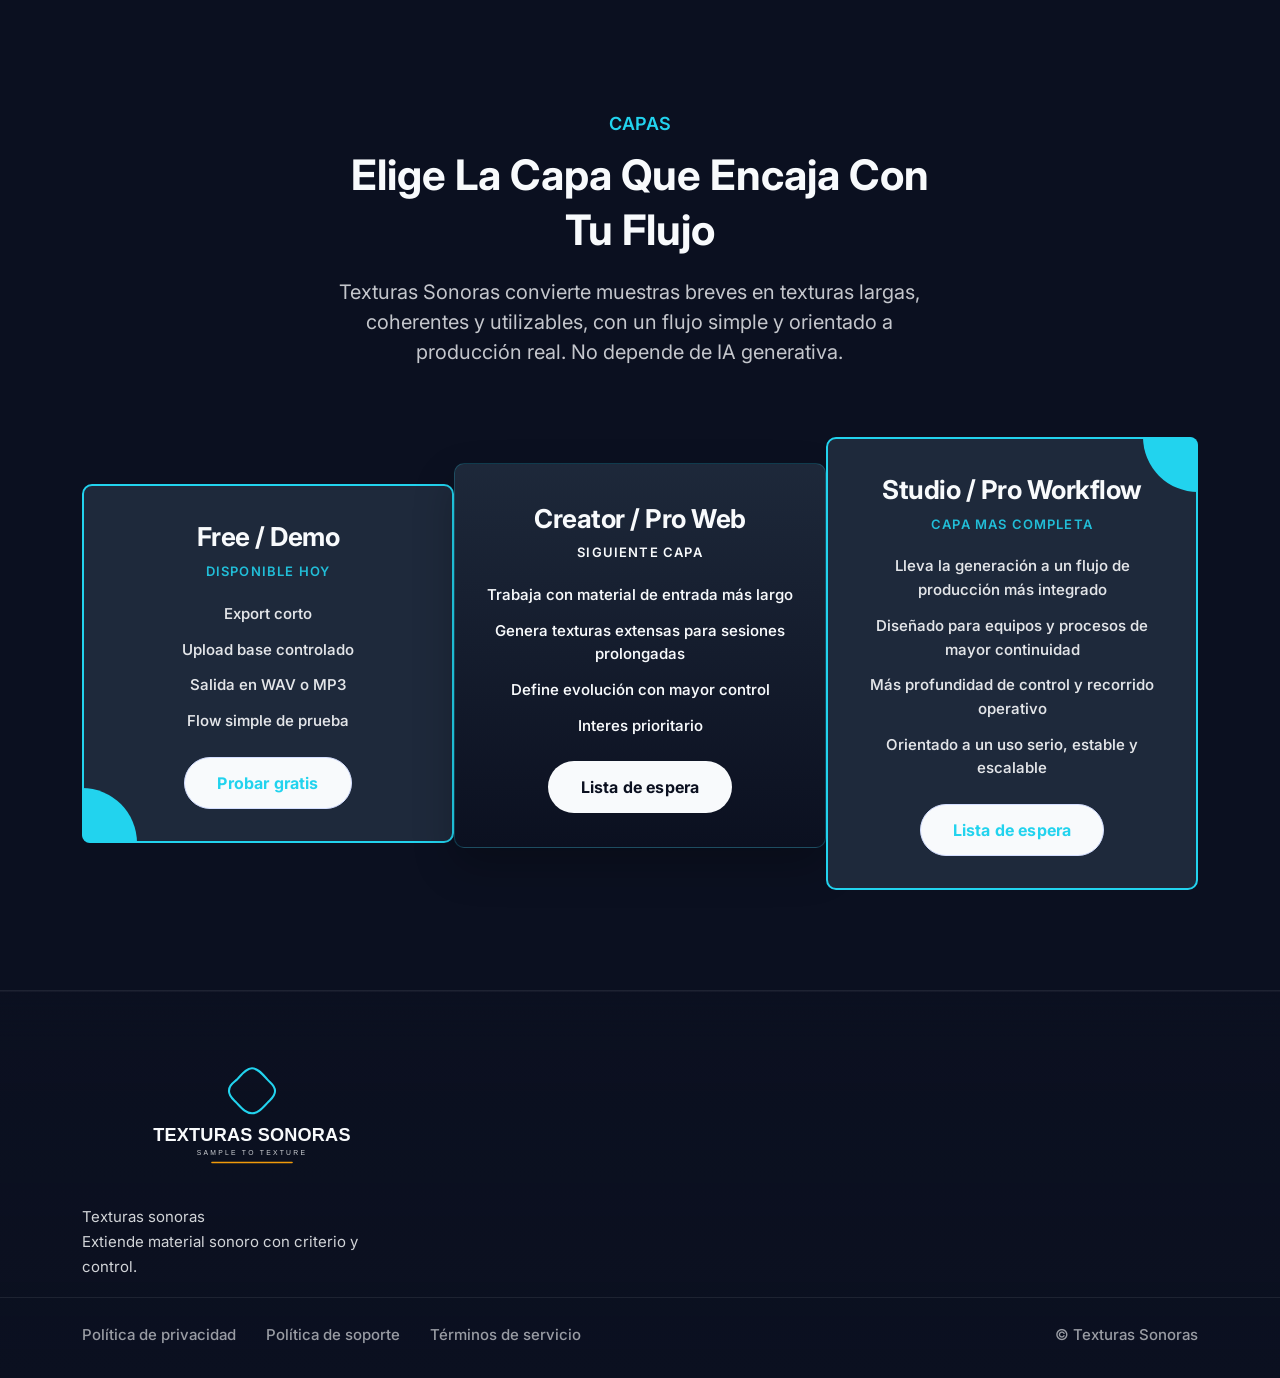
==== commit 02ab7481: "landing: add legal pages and complete texturas sonoras v1" ====
--- a/landing/index.html
+++ b/landing/index.html
@@ -263,13 +263,13 @@
             <div class="col-md-8">
               <ul class="ud-footer-bottom-left">
                 <li>
-                  <span>Política de privacidad</span>
-                </li>
-                <li>
-                  <span>Política de soporte</span>
-                </li>
-                <li>
-                  <span>Términos de servicio</span>
+                  <a href="politica-de-privacidad.html">Política de privacidad</a>
+                </li>
+                <li>
+                  <a href="politica-de-soporte.html">Política de soporte</a>
+                </li>
+                <li>
+                  <a href="terminos-de-servicio.html">Términos de servicio</a>
                 </li>
               </ul>
             </div>
--- a/landing/assets/css/ud-styles.css
+++ b/landing/assets/css/ud-styles.css
@@ -625,8 +625,8 @@
 
 @media (max-width: 767px) {
   .ud-hero {
-    padding-top: 52px;
-    padding-bottom: 52px;
+    padding-top: 46px;
+    padding-bottom: 42px;
     min-height: auto;
   }
 }
@@ -658,11 +658,19 @@
 }
 
 @media (max-width: 767px) {
+  .ud-hero-row {
+    row-gap: 26px;
+  }
+
+  .ud-hero-content {
+    max-width: 100%;
+  }
+
   .ud-hero-content .ud-hero-title {
     font-size: 34px;
     line-height: 1.12;
     text-align: center;
-    margin-bottom: 18px;
+    margin-bottom: 14px;
   }
 }
 
@@ -680,9 +688,9 @@
 @media (max-width: 767px) {
   .ud-hero-content .ud-hero-desc {
     font-size: 16px;
-    line-height: 1.7;
+    line-height: 1.62;
     text-align: center;
-    margin: 0 auto 24px;
+    margin: 0 auto 18px;
   }
 }
 
@@ -705,14 +713,14 @@
 @media (max-width: 767px) {
   .ud-hero-buttons {
     justify-content: center;
-    gap: 10px;
+    gap: 8px;
   }
 
   .ud-hero-buttons .ud-main-btn {
     width: 100%;
     max-width: 320px;
     min-width: 0;
-    padding: 14px 18px;
+    padding: 13px 18px;
   }
 }
 
@@ -770,6 +778,17 @@
 
   .ud-hero-image {
     max-width: 680px;
+  }
+}
+
+@media (max-width: 767px) {
+  .ud-hero-image {
+    max-width: 100%;
+  }
+
+  .ud-hero-image-shell {
+    padding: 14px;
+    border-radius: 20px;
   }
 }
 
@@ -813,6 +832,21 @@
 }
 
 @media (max-width: 767px) {
+  .ud-section-title {
+    margin-bottom: 42px;
+  }
+
+  .ud-section-title span {
+    font-size: 16px;
+    margin-bottom: 8px;
+  }
+
+  .ud-section-title h2 {
+    font-size: 34px;
+    line-height: 1.15;
+    margin-bottom: 14px;
+  }
+
   .ud-section-title p {
     font-size: 16px;
     line-height: 26px;
@@ -904,7 +938,7 @@
 
 @media (max-width: 767px) {
   .ud-about {
-    padding: 56px 0 48px;
+    padding: 48px 0 40px;
   }
 }
 
@@ -940,7 +974,7 @@
 @media (max-width: 767px) {
   .ud-about-content-wrapper {
     width: 100%;
-    padding: 34px 28px 18px;
+    padding: 30px 24px 14px;
   }
 }
 
@@ -979,7 +1013,7 @@
   .ud-about-content h2 {
     font-size: 28px;
     line-height: 1.2;
-    margin-bottom: 18px;
+    margin-bottom: 16px;
   }
 }
 
@@ -1036,11 +1070,11 @@
 
 @media (max-width: 767px) {
   .ud-about-image {
-    padding: 8px 22px 22px;
+    padding: 6px 20px 18px;
   }
 
   .ud-about-image img {
-    max-width: 320px;
+    max-width: 300px;
   }
 }
 
@@ -1056,12 +1090,13 @@
 
 .ud-pricing .ud-section-title p {
   color: rgba(248, 250, 252, 0.78);
+  max-width: 46ch;
 }
 
 @media (max-width: 767px) {
   .ud-pricing {
-    padding-top: 68px;
-    padding-bottom: 28px;
+    padding-top: 56px;
+    padding-bottom: 20px;
   }
 }
 
@@ -1135,18 +1170,19 @@
 .ud-single-pricing .ud-pricing-header h3 {
   font-weight: 700;
   font-size: 26px;
-  line-height: 1.2;
-  margin-bottom: 10px;
+  line-height: 1.15;
+  letter-spacing: -0.02em;
+  margin-bottom: 12px;
   color: #F8FAFC;
 }
 
 .ud-single-pricing .ud-pricing-header h4 {
-  font-weight: 500;
+  font-weight: 600;
   font-size: 13px;
-  letter-spacing: 0.08em;
+  letter-spacing: 0.09em;
   text-transform: uppercase;
-  color: rgba(34, 211, 238, 0.84);
-  margin-bottom: 24px;
+  color: rgba(34, 211, 238, 0.88);
+  margin-bottom: 22px;
 }
 
 .ud-single-pricing .ud-pricing-body {
@@ -1157,11 +1193,11 @@
 }
 
 .ud-single-pricing .ud-pricing-body li {
-  font-weight: 500;
+  font-weight: 550;
   font-size: 15px;
-  line-height: 1.55;
+  line-height: 1.58;
   margin-bottom: 12px;
-  color: rgba(248, 250, 252, 0.86);
+  color: rgba(248, 250, 252, 0.9);
 }
 
 .ud-single-pricing .ud-pricing-body li:last-child {
@@ -1175,6 +1211,8 @@
 .ud-single-pricing .ud-main-btn {
   border-radius: 30px;
   padding: 13px 32px;
+  font-weight: 700;
+  letter-spacing: 0.01em;
 }
 
 .ud-single-pricing .ud-border-btn {
@@ -1208,7 +1246,11 @@
 
 @media (max-width: 767px) {
   .ud-pricing .row.g-0.align-items-center.justify-content-center > div:last-child .ud-single-pricing {
-    margin-bottom: 20px;
+    margin-bottom: 14px;
+  }
+
+  .ud-pricing .row.g-0.align-items-center.justify-content-center > div {
+    margin-bottom: 10px;
   }
 
   .ud-single-pricing,
@@ -1217,13 +1259,15 @@
   }
 
   .ud-single-pricing .ud-pricing-header h3 {
-    font-size: 22px;
-    margin-bottom: 8px;
+    font-size: 23px;
+    line-height: 1.16;
+    margin-bottom: 9px;
   }
 
   .ud-single-pricing .ud-pricing-header h4 {
-    font-size: 12px;
-    margin-bottom: 18px;
+    font-size: 13px;
+    line-height: 1.35;
+    margin-bottom: 16px;
   }
 
   .ud-single-pricing .ud-pricing-body {
@@ -1231,13 +1275,15 @@
   }
 
   .ud-single-pricing .ud-pricing-body li {
-    font-size: 14px;
+    font-size: 14.5px;
+    line-height: 1.6;
     margin-bottom: 10px;
   }
 
   .ud-single-pricing .ud-main-btn {
     width: 100%;
     padding: 12px 20px;
+    font-size: 15px;
   }
 }
 
@@ -1716,6 +1762,8 @@
   z-index: 1;
   overflow: hidden;
   border-top: 1px solid rgba(248, 250, 252, 0.08);
+  -webkit-box-shadow: inset 0 1px 0 rgba(248, 250, 252, 0.04);
+          box-shadow: inset 0 1px 0 rgba(248, 250, 252, 0.04);
 }
 
 .ud-footer .shape {
@@ -1755,7 +1803,7 @@
 .ud-widget .ud-widget-desc {
   font-size: 15px;
   line-height: 25px;
-  color: var(--bp-text-soft);
+  color: rgba(248, 250, 252, 0.84);
   margin-bottom: 0;
   max-width: 320px;
 }
@@ -1847,6 +1895,33 @@
 }
 
 @media (max-width: 767px) {
+  .ud-footer {
+    padding-top: 24px;
+  }
+
+  .ud-widget {
+    margin-bottom: 12px;
+  }
+
+  .ud-widget .ud-footer-logo {
+    max-width: 280px;
+    margin-bottom: 14px;
+  }
+
+  .ud-widget .ud-widget-desc {
+    font-size: 15px;
+    line-height: 24px;
+    max-width: 280px;
+  }
+
+  .ud-footer-meta {
+    min-height: 0;
+  }
+
+  .ud-footer-bottom {
+    padding: 18px 0 22px;
+  }
+
   .ud-footer-bottom .ud-footer-bottom-left {
     -webkit-box-pack: center;
         -ms-flex-pack: center;
@@ -1856,7 +1931,7 @@
 
 .ud-footer-bottom .ud-footer-bottom-left a,
 .ud-footer-bottom .ud-footer-bottom-left span {
-  font-weight: normal;
+  font-weight: 500;
   font-size: 15px;
   color: var(--bp-text-faint);
   margin-right: 30px;
@@ -1866,7 +1941,7 @@
 @media (max-width: 767px) {
   .ud-footer-bottom .ud-footer-bottom-left a,
   .ud-footer-bottom .ud-footer-bottom-left span {
-    margin: 0px 8px 8px;
+    margin: 0px 8px 6px;
   }
 }
 
@@ -1876,7 +1951,7 @@
 
 .ud-footer-bottom .ud-footer-bottom-right {
   text-align: right;
-  font-weight: normal;
+  font-weight: 500;
   font-size: 15px;
   color: var(--bp-text-faint);
 }
@@ -1892,7 +1967,7 @@
 @media (max-width: 767px) {
   .ud-footer-bottom .ud-footer-bottom-right {
     text-align: center;
-    margin-top: 10px;
+    margin-top: 6px;
   }
 }
 
@@ -2869,4 +2944,248 @@
     padding: 10px 20px;
   }
 }
+
+/* ===== Legal Page CSS ===== */
+.ts-legal-page {
+  background:
+    radial-gradient(circle at top right, rgba(34, 211, 238, 0.08), transparent 26%),
+    linear-gradient(180deg, #0B1020 0%, #101728 100%);
+  color: var(--bp-text);
+}
+
+.ts-legal-page .container {
+  position: relative;
+  z-index: 1;
+}
+
+.ts-legal-header {
+  padding: 24px 0 0;
+}
+
+.ts-legal-header-bar {
+  display: flex;
+  align-items: center;
+  justify-content: flex-start;
+  min-height: 72px;
+}
+
+.ts-legal-brand {
+  display: inline-flex;
+  align-items: center;
+}
+
+.ts-legal-brand img {
+  display: block;
+  width: 100%;
+  max-width: 228px;
+  height: auto;
+}
+
+.ts-legal-main {
+  padding: 24px 0 88px;
+}
+
+.ts-legal-hero {
+  padding: 24px 0 32px;
+}
+
+.ts-legal-hero-card {
+  max-width: 860px;
+  margin: 0 auto;
+  padding: 42px 44px;
+  border-radius: 28px;
+  border: 1px solid rgba(248, 250, 252, 0.12);
+  background: linear-gradient(180deg, rgba(30, 41, 59, 0.88) 0%, rgba(11, 16, 32, 0.92) 100%);
+  box-shadow: 0 28px 60px rgba(0, 0, 0, 0.24);
+}
+
+.ts-legal-kicker {
+  font-weight: 700;
+  font-size: 13px;
+  letter-spacing: 0.12em;
+  text-transform: uppercase;
+  color: rgba(34, 211, 238, 0.9);
+  margin-bottom: 18px;
+}
+
+.ts-legal-hero-card h1 {
+  color: var(--white);
+  font-size: 48px;
+  line-height: 1.04;
+  letter-spacing: -0.03em;
+  margin-bottom: 16px;
+}
+
+.ts-legal-hero-card p {
+  margin: 0;
+  font-size: 17px;
+  line-height: 1.7;
+  color: rgba(248, 250, 252, 0.76);
+}
+
+.ts-legal-content {
+  padding: 0 0 12px;
+}
+
+.ts-legal-article {
+  max-width: 860px;
+  margin: 0 auto;
+  padding: 44px 44px 48px;
+  border-radius: 28px;
+  border: 1px solid rgba(248, 250, 252, 0.1);
+  background: rgba(30, 41, 59, 0.78);
+  box-shadow: 0 20px 44px rgba(0, 0, 0, 0.18);
+  -webkit-backdrop-filter: blur(8px);
+          backdrop-filter: blur(8px);
+}
+
+.ts-legal-section + .ts-legal-section {
+  margin-top: 32px;
+  padding-top: 32px;
+  border-top: 1px solid rgba(248, 250, 252, 0.08);
+}
+
+.ts-legal-section h2 {
+  color: var(--white);
+  font-size: 24px;
+  line-height: 1.25;
+  margin-bottom: 16px;
+}
+
+.ts-legal-section p,
+.ts-legal-section li {
+  color: rgba(248, 250, 252, 0.84);
+  font-size: 17px;
+  line-height: 1.82;
+}
+
+.ts-legal-section p + p {
+  margin-top: 14px;
+}
+
+.ts-legal-section ul {
+  margin: 14px 0 0;
+  padding-left: 0;
+}
+
+.ts-legal-section li {
+  position: relative;
+  list-style: none;
+  padding-left: 24px;
+}
+
+.ts-legal-section li + li {
+  margin-top: 10px;
+}
+
+.ts-legal-section li::before {
+  content: "";
+  position: absolute;
+  top: 12px;
+  left: 0;
+  width: 8px;
+  height: 8px;
+  border-radius: 999px;
+  background: var(--bp-cyan);
+  opacity: 0.9;
+}
+
+.ts-legal-section a {
+  color: var(--bp-cyan);
+  font-weight: 600;
+}
+
+.ts-legal-section a:hover {
+  color: var(--cta-color);
+}
+
+.ts-legal-page .ud-footer {
+  margin-top: 0;
+}
+
+@media (max-width: 991px) {
+  .ts-legal-hero-card,
+  .ts-legal-article {
+    padding-left: 32px;
+    padding-right: 32px;
+  }
+
+  .ts-legal-hero-card h1 {
+    font-size: 40px;
+  }
+}
+
+@media (max-width: 767px) {
+  .ts-legal-header {
+    padding-top: 16px;
+  }
+
+  .ts-legal-header-bar {
+    min-height: 60px;
+  }
+
+  .ts-legal-brand img {
+    max-width: 208px;
+  }
+
+  .ts-legal-main {
+    padding: 12px 0 48px;
+  }
+
+  .ts-legal-hero {
+    padding: 18px 0 20px;
+  }
+
+  .ts-legal-hero-card {
+    padding: 28px 22px;
+    border-radius: 22px;
+  }
+
+  .ts-legal-kicker {
+    font-size: 12px;
+    margin-bottom: 14px;
+  }
+
+  .ts-legal-hero-card h1 {
+    font-size: 32px;
+    line-height: 1.08;
+    margin-bottom: 12px;
+  }
+
+  .ts-legal-hero-card p {
+    font-size: 15px;
+    line-height: 1.65;
+  }
+
+  .ts-legal-article {
+    padding: 28px 22px 32px;
+    border-radius: 22px;
+  }
+
+  .ts-legal-section + .ts-legal-section {
+    margin-top: 24px;
+    padding-top: 24px;
+  }
+
+  .ts-legal-section h2 {
+    font-size: 21px;
+    margin-bottom: 14px;
+  }
+
+  .ts-legal-section p,
+  .ts-legal-section li {
+    font-size: 15px;
+    line-height: 1.74;
+  }
+
+  .ts-legal-section li {
+    padding-left: 20px;
+  }
+
+  .ts-legal-section li::before {
+    top: 11px;
+    width: 7px;
+    height: 7px;
+  }
+}
 /*# sourceMappingURL=ud-styles.css.map */
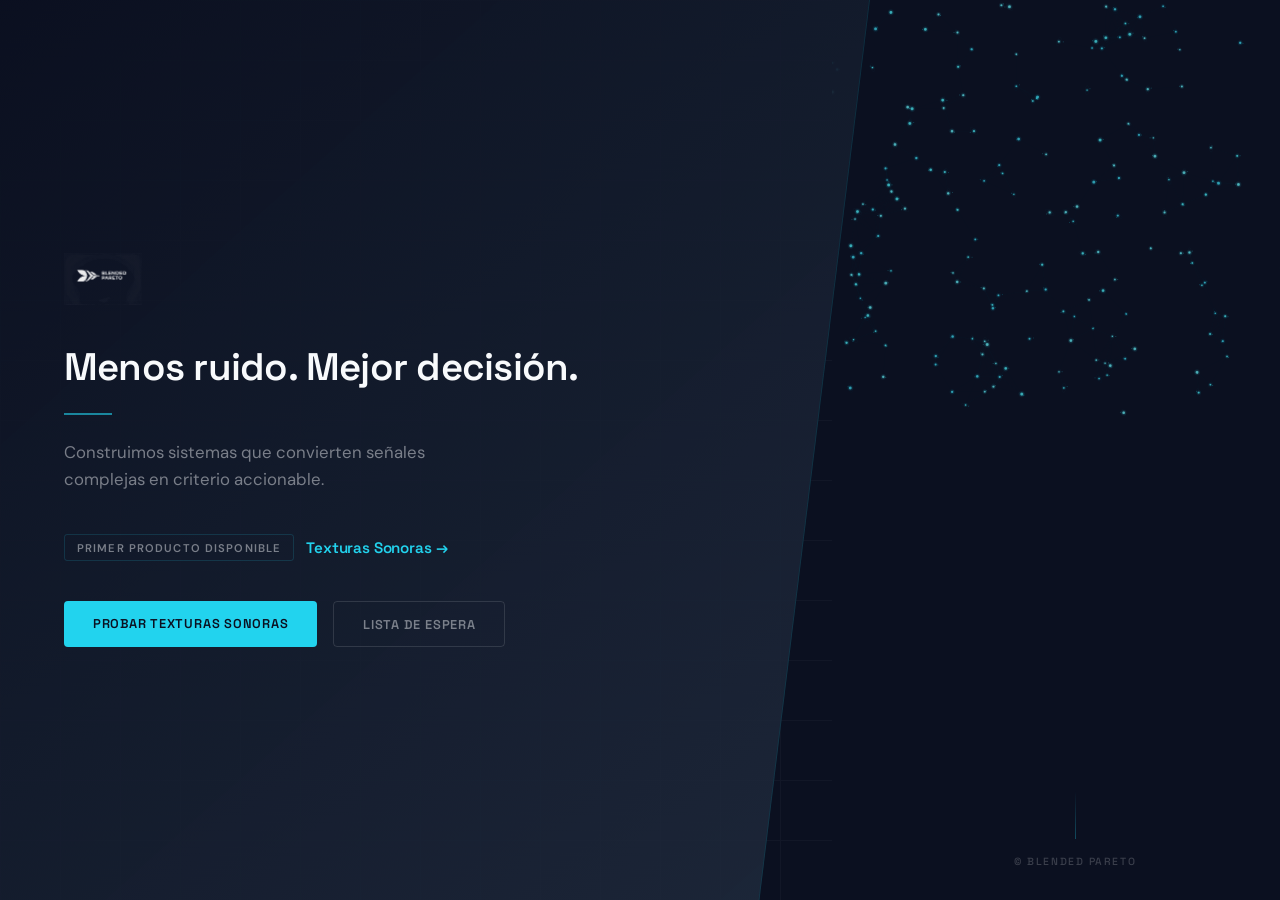
==== commit 56973f75: "feat: Blended Pareto coming soon landing — dark theme, atomic animation, responsive" ====
--- a/landing/index.html
+++ b/landing/index.html
@@ -1,341 +1,63 @@
-<!-- =========
-
-	Template Name: Play
-	Author: UIdeck
-	Author URI: https://uideck.com/
-	Support: https://uideck.com/support/
-	Version: 1.1
-
-========== -->
-
 <!DOCTYPE html>
 <html lang="es">
   <head>
-    <meta charset="UTF-8" />
-    <meta http-equiv="X-UA-Compatible" content="IE=edge" />
-    <meta name="viewport" content="width=device-width, initial-scale=1.0" />
-    <title>Texturas Sonoras | Sample To Texture</title>
+    <meta charset="utf-8" />
+    <meta name="viewport" content="width=device-width, initial-scale=1, shrink-to-fit=no" />
+    <meta name="description" content="Blended Pareto — Sistemas que convierten señales complejas en criterio accionable." />
+    <meta name="author" content="Blended Pareto" />
+    <title>Blended Pareto — Menos ruido. Mejor decisión.</title>
 
-    <!-- Primary Meta Tags -->
-<meta name="title" content="Texturas Sonoras - Texturas largas a partir de muestras breves">
-<meta name="description" content="Convierte muestras breves en texturas largas, coherentes y utilizables con un flujo simple y orientado a producción real. No depende de IA generativa">
+    <meta property="og:title" content="Blended Pareto — Menos ruido. Mejor decisión." />
+    <meta property="og:description" content="Construimos sistemas que convierten señales complejas en criterio accionable." />
+    <meta property="og:type" content="website" />
+    <meta property="og:url" content="https://blendedpareto.com" />
 
-    <!--====== Favicon Icon ======-->
-    <link
-      rel="shortcut icon"
-      href="assets/images/texturas_sonoras_favicon.ico"
-      type="image/svg"
-    />
-
-    <!-- ===== All CSS files ===== -->
-    <link rel="stylesheet" href="assets/css/bootstrap.min.css" />
-    <link rel="stylesheet" href="assets/css/animate.css" />
-    <link rel="stylesheet" href="assets/css/lineicons.css" />
-    <link rel="stylesheet" href="assets/css/ud-styles.css" />
+    <link rel="preconnect" href="https://fonts.googleapis.com" />
+    <link rel="preconnect" href="https://fonts.gstatic.com" crossorigin />
+    <link href="https://fonts.googleapis.com/css2?family=Space+Grotesk:wght@400;500;600;700&family=DM+Sans:wght@400;500;700&display=swap" rel="stylesheet" />
+    <link href="css/styles.css" rel="stylesheet" />
   </head>
   <body>
-    <!-- ====== Header Start ====== -->
-    <header class="ud-header">
-      <div class="container">
-        <div class="row">
-          <div class="col-lg-12">
-            <nav class="navbar navbar-expand-lg">
-              <a class="navbar-brand" href="index.html">
-                <img src="assets/images/logo/texturas_sonoras_logo_con_texto_invertido.svg" alt="Texturas Sonoras" />
-              </a>
-              <button class="navbar-toggler" type="button" aria-label="Abrir navegación" aria-expanded="false" aria-controls="navbarMenu">
-                <span class="toggler-icon"> </span>
-                <span class="toggler-icon"> </span>
-                <span class="toggler-icon"> </span>
-              </button>
+    <div class="bg-grid"></div>
+    <canvas id="atoms" class="bg-canvas"></canvas>
 
-              <div class="navbar-collapse" id="navbarMenu">
-                <ul id="nav" class="navbar-nav mx-auto">
-                  <li class="nav-item">
-                    <a class="ud-menu-scroll" href="#home">INICIO</a>
-                  </li>
-
-                  <li class="nav-item">
-                    <a class="ud-menu-scroll" href="#about">BLENDED PARETO</a>
-                  </li>
-                  <li class="nav-item">
-                    <a class="ud-menu-scroll" href="#pricing">CAPAS</a>
-                  </li>
-                </ul>
-              </div>
-            </nav>
+    <div class="masthead">
+      <div class="masthead-inner">
+        <div class="masthead-content">
+          <div class="logo-wrap">
+            <img src="assets/img/logo.png" alt="Blended Pareto" class="logo" />
+          </div>
+          <p class="tagline">Menos ruido. Mejor decisión.</p>
+          <div class="divider"></div>
+          <p class="desc">
+            Construimos sistemas que convierten señales complejas
+            en criterio accionable.
+          </p>
+          <div class="product-callout">
+            <span class="product-label">Primer producto disponible</span>
+            <a href="https://texturas-sonoras.streamlit.app/" class="product-link" target="_blank" rel="noopener">
+              Texturas Sonoras →
+            </a>
+          </div>
+          <div class="cta-group">
+            <a href="https://texturas-sonoras.streamlit.app/" class="btn-primary-bp" target="_blank" rel="noopener">
+              Probar Texturas Sonoras
+            </a>
+            <a href="https://tally.so/r/ODPKyR" class="btn-secondary-bp" target="_blank" rel="noopener">
+              Lista de espera
+            </a>
           </div>
         </div>
       </div>
-    </header>
-    <!-- ====== Header End ====== -->
+    </div>
 
-    <!-- ====== Hero Start ====== -->
-    <section class="ud-hero" id="home">
-      <div class="container">
-        <div class="row align-items-center ud-hero-row">
-          <div class="col-lg-6">
-            <div class="ud-hero-content wow fadeInUp" data-wow-delay=".2s">
-              <h1 class="ud-hero-title">
-                Transforma muestras breves en texturas sonoras listas para usar
-              </h1>
-              <p class="ud-hero-desc">
-                Flujo simple y orientado a producción real.
-                <br>
-                No depende de IA generativa.
-              </p>
-              <ul class="ud-hero-buttons">
-                <li>
-                  <a href="https://texturas-sonoras.streamlit.app/" rel="nofollow noopener" target="_blank" class="ud-main-btn ud-white-btn">
-                    Crea una textura
-                  </a>
-                </li>
-                <li>
-                  <a href="https://tally.so/r/ODPKyR" rel="nofollow noopener" target="_blank" class="ud-main-btn ud-link-btn">
-                    Lista de Espera <i class="lni lni-arrow-right"></i>
-                  </a>
-                </li>
-              </ul>
-            </div>
-          </div>
-          <div class="col-lg-6">
-            <div class="ud-hero-image wow fadeInUp" data-wow-delay=".25s">
-              <div class="ud-hero-image-shell">
-                <img src="assets/images/hero/mgi_control_panel.svg" alt="hero-image" />
-              </div>
-            </div>
-          </div>
-        </div>
+    <div class="side-accent">
+      <div class="side-accent-inner">
+        <div class="accent-line"></div>
+        <p class="accent-text">© Blended Pareto</p>
       </div>
-    </section>
-    <!-- ====== Hero End ====== -->
-    <!-- ====== About Start ====== -->
-    <section id="about" class="ud-about">
-      <div class="container">
-        <div class="ud-about-wrapper wow fadeInUp" data-wow-delay=".2s">
-          <div class="ud-about-content-wrapper">
-            <div class="ud-about-content">
-              <span class="tag">BLENDED PARETO</span>
-              <h2>Hoy sobran datos. Falta criterio.</h2>
-              <p>
-                Blended Pareto construye sistemas que transforman
-                señales complejas en criterio accionable.
-              </p>
+    </div>
 
-              <p>
-                Nuestro enfoque combina señales reales, modelo generativo
-                y lectura estructural para ayudar a pensar mejor
-                antes de decidir.
-              </p>
-              <a href="https://github.com/vakiomars" class="ud-main-btn">Contacto</a>
-            </div>
-          </div>
-          <div class="ud-about-image">
-            <img src="assets/images/about/about-image.svg" alt="about-image" />
-          </div>
-        </div>
-      </div>
-    </section>
-    <!-- ====== About End ====== -->
-
-    <!-- ====== Pricing Start ====== -->
-    <section id="pricing" class="ud-pricing">
-      <div class="container">
-        <div class="row">
-          <div class="col-lg-12">
-            <div class="ud-section-title mx-auto text-center">
-              <span>CAPAS</span>
-              <h2>elige la capa que encaja con tu flujo</h2>
-              <p>
-                Texturas Sonoras convierte muestras breves en texturas largas, coherentes y utilizables,
-                con un flujo simple y orientado a producción real. No depende de IA generativa.
-              </p>
-            </div>
-          </div>
-        </div>
-
-        <div class="row g-0 align-items-center justify-content-center">
-          <div class="col-lg-4 col-md-6 col-sm-10">
-            <div
-              class="ud-single-pricing first-item wow fadeInUp"
-              data-wow-delay=".15s"
-            >
-              <div class="ud-pricing-header">
-                <h3>Free / Demo</h3>
-                <h4>Disponible hoy</h4>
-              </div>
-              <div class="ud-pricing-body">
-                <ul>
-                  <li>Export corto</li>
-                  <li>Upload base controlado</li>
-                  <li>Salida en WAV o MP3</li>
-                  <li>Flow simple de prueba</li>
-                </ul>
-              </div>
-              <div class="ud-pricing-footer">
-                <a href="https://texturas-sonoras.streamlit.app/" class="ud-main-btn ud-border-btn">
-                  Probar gratis
-                </a>
-              </div>
-            </div>
-          </div>
-          <div class="col-lg-4 col-md-6 col-sm-10">
-            <div
-              class="ud-single-pricing active wow fadeInUp"
-              data-wow-delay=".1s"
-            >
-              <div class="ud-pricing-header">
-                <h3>Creator / Pro Web</h3>
-                <h4>Siguiente Capa</h4>
-              </div>
-              <div class="ud-pricing-body">
-                <ul>
-                  <li>Trabaja con material de entrada más largo</li>
-                  <li>Genera texturas extensas para sesiones prolongadas</li>
-                  <li>Define evolución con mayor control</li>
-                  <li>Interes prioritario</li>
-                </ul>
-              </div>
-              <div class="ud-pricing-footer">
-                <a href="https://tally.so/r/ODPKyR" class="ud-main-btn ud-white-btn">
-                  Lista de espera
-                </a>
-              </div>
-            </div>
-          </div>
-          <div class="col-lg-4 col-md-6 col-sm-10">
-            <div
-              class="ud-single-pricing last-item wow fadeInUp"
-              data-wow-delay=".15s"
-            >
-              <div class="ud-pricing-header">
-                <h3>Studio / Pro Workflow</h3>
-                <h4>Capa mas completa</h4>
-              </div>
-              <div class="ud-pricing-body">
-                <ul>
-                  <li>Lleva la generación a un flujo de producción más integrado</li>
-                  <li>Diseñado para equipos y procesos de mayor continuidad</li>
-                  <li>Más profundidad de control y recorrido operativo</li>
-                  <li>Orientado a un uso serio, estable y escalable</li>
-                </ul>
-              </div>
-              <div class="ud-pricing-footer">
-                <a href="https://tally.so/r/ODPKyR" class="ud-main-btn ud-border-btn">
-                  Lista de espera
-                </a>
-              </div>
-            </div>
-          </div>
-        </div>
-      </div>
-    </section>
-    <!-- ====== Pricing End ====== -->
-    <!-- ====== Footer Start ====== -->
-    <footer class="ud-footer wow fadeInUp" data-wow-delay=".15s">
-      <div class="ud-footer-widgets">
-        <div class="container">
-          <div class="row">
-            <div class="col-lg-6">
-              <div class="ud-widget">
-                <a href="index.html" class="ud-footer-logo">
-                  <img src="assets/images/logo/texturas_sonoras_logo_con_texto_y_slogan_invertido.svg" alt="logo" />
-                </a>
-                <p class="ud-widget-desc">
-                  Texturas sonoras
-                  <br>
-                  Extiende material sonoro con criterio y control.
-                </p>
-                <ul class="ud-widget-socials">
-                </ul>
-              </div>
-            </div>
-            <div class="col-lg-6">
-              <div class="ud-widget ud-footer-meta"></div>
-            </div>
-          </div>
-        </div>
-      </div>
-
-      <div class="ud-footer-bottom">
-        <div class="container">
-          <div class="row">
-            <div class="col-md-8">
-              <ul class="ud-footer-bottom-left">
-                <li>
-                  <a href="politica-de-privacidad.html">Política de privacidad</a>
-                </li>
-                <li>
-                  <a href="politica-de-soporte.html">Política de soporte</a>
-                </li>
-                <li>
-                  <a href="terminos-de-servicio.html">Términos de servicio</a>
-                </li>
-              </ul>
-            </div>
-            <div class="col-md-4">
-              <p class="ud-footer-bottom-right">
-              © Texturas Sonoras
-              </p>
-            </div>
-          </div>
-        </div>
-      </div>
-    </footer>
-    <!-- ====== Footer End ====== -->
-
-    <!-- ====== Back To Top Start ====== -->
-    <a href="javascript:void(0)" class="back-to-top">
-      <i class="lni lni-chevron-up"> </i>
-    </a>
-    <!-- ====== Back To Top End ====== -->
-
-    <!-- ====== All Javascript Files ====== -->
-    <script src="assets/js/bootstrap.bundle.min.js"></script>
-    <script src="assets/js/wow.min.js"></script>
-    <script src="assets/js/main.js"></script>
-    <script>
-      // ==== for menu scroll
-      const pageLink = document.querySelectorAll(".ud-menu-scroll");
-
-      pageLink.forEach((elem) => {
-        elem.addEventListener("click", (e) => {
-          e.preventDefault();
-          document.querySelector(elem.getAttribute("href")).scrollIntoView({
-            behavior: "smooth",
-            offsetTop: 1 - 60,
-          });
-        });
-      });
-
-      // section menu active
-      function onScroll(event) {
-        const sections = document.querySelectorAll(".ud-menu-scroll");
-        const scrollPos =
-          window.pageYOffset ||
-          document.documentElement.scrollTop ||
-          document.body.scrollTop;
-
-        for (let i = 0; i < sections.length; i++) {
-          const currLink = sections[i];
-          const val = currLink.getAttribute("href");
-          const refElement = document.querySelector(val);
-          const scrollTopMinus = scrollPos + 73;
-          if (
-            refElement.offsetTop <= scrollTopMinus &&
-            refElement.offsetTop + refElement.offsetHeight > scrollTopMinus
-          ) {
-            document
-              .querySelector(".ud-menu-scroll")
-              .classList.remove("active");
-            currLink.classList.add("active");
-          } else {
-            currLink.classList.remove("active");
-          }
-        }
-      }
-
-      window.document.addEventListener("scroll", onScroll);
-    </script>
+    <script src="js/atoms.js"></script>
   </body>
 </html>
--- a/landing/css/styles.css
+++ b/landing/css/styles.css
@@ -0,0 +1,298 @@
+:root {
+  --bp-midnight: #0B1020;
+  --bp-slate: #1E293B;
+  --bp-offwhite: #F8FAFC;
+  --bp-cyan: #22D3EE;
+  --bp-amber: #F59E0B;
+  --bp-muted: rgba(248, 250, 252, 0.45);
+  --bp-border: rgba(34, 211, 238, 0.15);
+  --font-display: 'Space Grotesk', system-ui, sans-serif;
+  --font-body: 'DM Sans', system-ui, sans-serif;
+}
+
+*, *::before, *::after {
+  margin: 0;
+  padding: 0;
+  box-sizing: border-box;
+}
+
+html, body {
+  height: 100%;
+  overflow: hidden;
+}
+
+body {
+  font-family: var(--font-body);
+  background-color: var(--bp-midnight);
+  color: var(--bp-offwhite);
+  -webkit-font-smoothing: antialiased;
+  -moz-osx-font-smoothing: grayscale;
+}
+
+.bg-grid {
+  position: fixed;
+  inset: 0;
+  z-index: 0;
+  opacity: 0.03;
+  background-image:
+    linear-gradient(rgba(248,250,252,1) 1px, transparent 1px),
+    linear-gradient(90deg, rgba(248,250,252,1) 1px, transparent 1px);
+  background-size: 60px 60px;
+}
+
+.bg-canvas {
+  position: fixed;
+  top: 0;
+  right: 0;
+  width: 35vw;
+  height: 100%;
+  z-index: 1;
+}
+
+.masthead {
+  position: relative;
+  z-index: 2;
+  display: flex;
+  align-items: center;
+  height: 100%;
+  width: 68vw;
+}
+
+.masthead::before {
+  content: "";
+  position: absolute;
+  inset: 0;
+  background: linear-gradient(
+    135deg,
+    rgba(11, 16, 32, 0.97) 0%,
+    rgba(30, 41, 59, 0.88) 100%
+  );
+  transform: skewX(-7deg);
+  transform-origin: top right;
+  border-right: 1px solid var(--bp-border);
+}
+
+.masthead-inner {
+  position: relative;
+  z-index: 1;
+  width: 100%;
+  max-width: 620px;
+  padding: 3rem 2rem 3rem 4rem;
+}
+
+.masthead-content {
+  animation: fadeInUp 0.8s ease-out both;
+}
+
+.logo-wrap {
+  margin-bottom: 2.5rem;
+}
+
+.logo {
+  height: 52px;
+  width: auto;
+  display: block;
+  filter: brightness(0) invert(1);
+  opacity: 0.92;
+}
+
+.tagline {
+  font-family: var(--font-display);
+  font-size: clamp(1.6rem, 3vw, 2.4rem);
+  font-weight: 600;
+  letter-spacing: -0.02em;
+  line-height: 1.15;
+  margin-bottom: 1.5rem;
+  color: var(--bp-offwhite);
+}
+
+.divider {
+  width: 48px;
+  height: 2px;
+  background: var(--bp-cyan);
+  margin-bottom: 1.5rem;
+  opacity: 0.6;
+}
+
+.desc {
+  font-size: 1.05rem;
+  line-height: 1.65;
+  color: var(--bp-muted);
+  max-width: 440px;
+  margin-bottom: 2.5rem;
+}
+
+.product-callout {
+  display: flex;
+  align-items: center;
+  gap: 0.75rem;
+  margin-bottom: 2.5rem;
+  flex-wrap: wrap;
+}
+
+.product-label {
+  font-size: 0.7rem;
+  font-weight: 600;
+  letter-spacing: 0.1em;
+  text-transform: uppercase;
+  color: var(--bp-muted);
+  padding: 0.35rem 0.75rem;
+  border: 1px solid var(--bp-border);
+  border-radius: 3px;
+}
+
+.product-link {
+  font-family: var(--font-display);
+  font-size: 0.95rem;
+  font-weight: 600;
+  color: var(--bp-cyan);
+  text-decoration: none;
+  letter-spacing: -0.01em;
+  transition: color 0.2s ease;
+}
+
+.product-link:hover {
+  color: var(--bp-amber);
+}
+
+.cta-group {
+  display: flex;
+  gap: 1rem;
+  flex-wrap: wrap;
+}
+
+.btn-primary-bp {
+  display: inline-block;
+  font-family: var(--font-display);
+  font-size: 0.8rem;
+  font-weight: 600;
+  letter-spacing: 0.06em;
+  text-transform: uppercase;
+  text-decoration: none;
+  color: var(--bp-midnight);
+  background: var(--bp-cyan);
+  padding: 0.85rem 1.8rem;
+  border-radius: 4px;
+  transition: background 0.25s ease, transform 0.15s ease;
+}
+
+.btn-primary-bp:hover {
+  background: var(--bp-amber);
+  transform: translateY(-1px);
+}
+
+.btn-secondary-bp {
+  display: inline-flex;
+  align-items: center;
+  font-family: var(--font-display);
+  font-size: 0.8rem;
+  font-weight: 600;
+  letter-spacing: 0.06em;
+  text-transform: uppercase;
+  text-decoration: none;
+  color: var(--bp-muted);
+  padding: 0.85rem 1.8rem;
+  border: 1px solid rgba(248, 250, 252, 0.12);
+  border-radius: 4px;
+  transition: border-color 0.25s ease, color 0.25s ease;
+}
+
+.btn-secondary-bp:hover {
+  border-color: var(--bp-cyan);
+  color: var(--bp-offwhite);
+}
+
+.side-accent {
+  position: fixed;
+  top: 0;
+  right: 0;
+  bottom: 0;
+  width: 32vw;
+  z-index: 3;
+  display: flex;
+  align-items: flex-end;
+  justify-content: center;
+  padding-bottom: 2rem;
+  pointer-events: none;
+}
+
+.side-accent-inner {
+  display: flex;
+  flex-direction: column;
+  align-items: center;
+  gap: 1rem;
+  animation: fadeIn 1.2s ease-out 0.4s both;
+}
+
+.accent-line {
+  width: 1px;
+  height: 48px;
+  background: linear-gradient(to bottom, transparent, rgba(34, 211, 238, 0.3));
+}
+
+.accent-text {
+  font-family: var(--font-display);
+  font-size: 0.65rem;
+  font-weight: 500;
+  letter-spacing: 0.15em;
+  text-transform: uppercase;
+  color: rgba(248, 250, 252, 0.2);
+}
+
+@keyframes fadeInUp {
+  from { opacity: 0; transform: translateY(24px); }
+  to { opacity: 1; transform: translateY(0); }
+}
+
+@keyframes fadeIn {
+  from { opacity: 0; }
+  to { opacity: 1; }
+}
+
+@media (max-width: 991px) {
+  .masthead {
+    width: 100%;
+    min-height: 100vh;
+    min-height: 100dvh;
+  }
+  .masthead::before {
+    transform: none;
+    border-right: none;
+  }
+  .masthead-inner {
+    padding: 3rem 2rem;
+    max-width: 100%;
+  }
+  .bg-canvas {
+    width: 100%;
+    opacity: 0.3;
+  }
+  .side-accent {
+    display: none;
+  }
+  .logo { height: 44px; }
+  .tagline { font-size: clamp(1.4rem, 5vw, 2rem); }
+}
+
+@media (max-width: 480px) {
+  .masthead-inner { padding: 2rem 1.25rem; }
+  .cta-group { flex-direction: column; }
+  .btn-primary-bp,
+  .btn-secondary-bp {
+    width: 100%;
+    text-align: center;
+    justify-content: center;
+  }
+  .product-callout {
+    flex-direction: column;
+    align-items: flex-start;
+    gap: 0.5rem;
+  }
+}
+
+@media (min-width: 1400px) {
+  .masthead { width: 60vw; }
+  .side-accent { width: 40vw; }
+  .bg-canvas { width: 40vw; }
+  .masthead-inner { padding-left: 6rem; max-width: 680px; }
+}
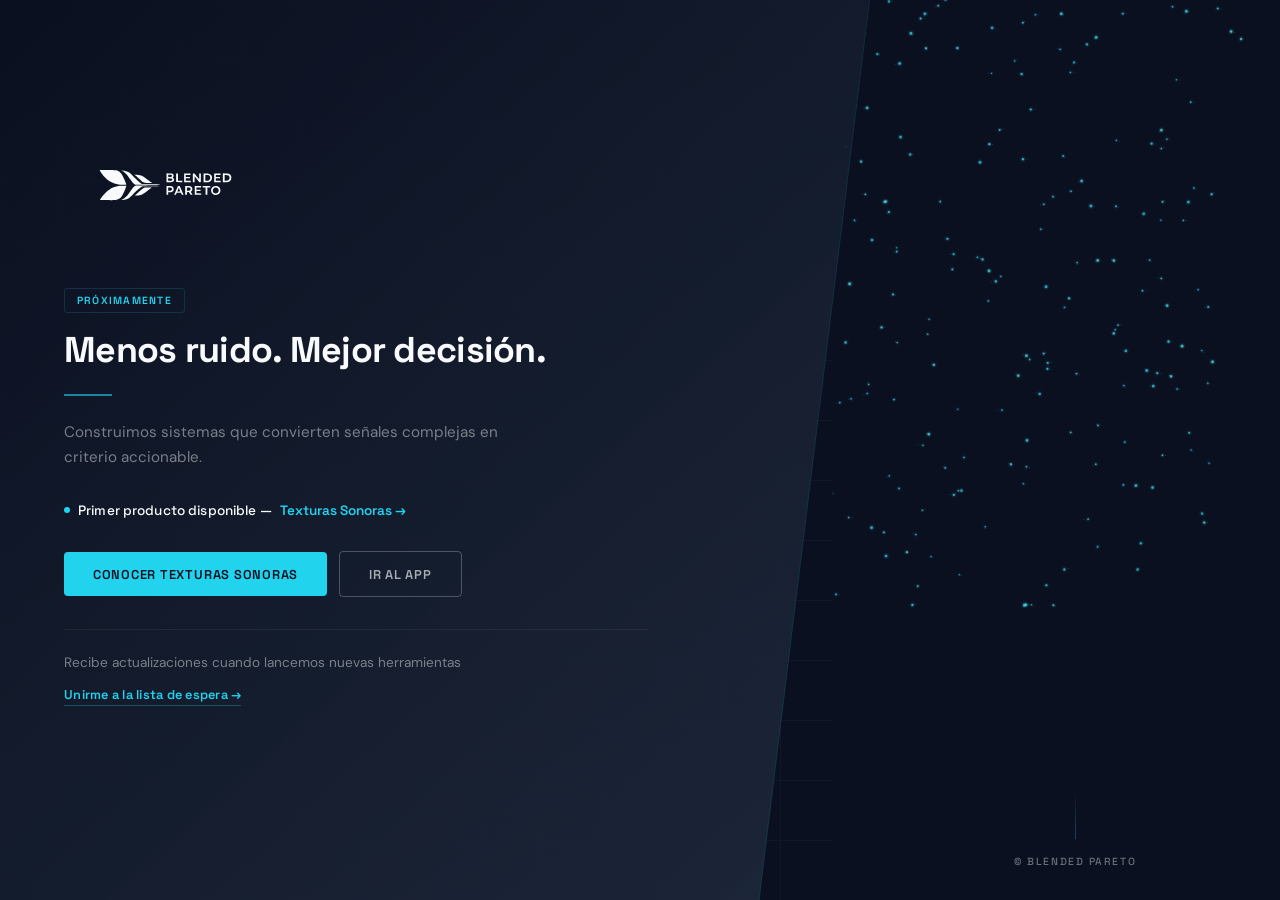
==== commit 0a0a6c3d: "feat: Blended Pareto coming soon - dark theme, atomic animation, SVG logo, responsive, waitlist" ====
--- a/landing/index.html
+++ b/landing/index.html
@@ -6,6 +6,7 @@
     <meta name="description" content="Blended Pareto — Sistemas que convierten señales complejas en criterio accionable." />
     <meta name="author" content="Blended Pareto" />
     <title>Blended Pareto — Menos ruido. Mejor decisión.</title>
+    <link rel="icon" type="image/svg+xml" href="assets/img/favicon.svg" />
 
     <meta property="og:title" content="Blended Pareto — Menos ruido. Mejor decisión." />
     <meta property="og:description" content="Construimos sistemas que convierten señales complejas en criterio accionable." />
@@ -25,8 +26,9 @@
       <div class="masthead-inner">
         <div class="masthead-content">
           <div class="logo-wrap">
-            <img src="assets/img/logo.png" alt="Blended Pareto" class="logo" />
+            <img src="assets/img/logo.svg" alt="Blended Pareto" class="logo" />
           </div>
+          <span class="coming-soon-badge">Próximamente</span>
           <p class="tagline">Menos ruido. Mejor decisión.</p>
           <div class="divider"></div>
           <p class="desc">
@@ -34,17 +36,22 @@
             en criterio accionable.
           </p>
           <div class="product-callout">
-            <span class="product-label">Primer producto disponible</span>
-            <a href="https://texturas-sonoras.streamlit.app/" class="product-link" target="_blank" rel="noopener">
-              Texturas Sonoras →
+            <span class="product-dot"></span>
+            <span class="product-text">Primer producto disponible —</span>
+            <a href="/texturas-sonoras" class="product-link">Texturas Sonoras →</a>
+          </div>
+          <div class="cta-group">
+            <a href="/texturas-sonoras" class="btn-primary-bp">
+              Conocer Texturas Sonoras
+            </a>
+            <a href="https://texturas-sonoras.streamlit.app/" class="btn-secondary-bp" target="_blank" rel="noopener">
+              Ir al App
             </a>
           </div>
-          <div class="cta-group">
-            <a href="https://texturas-sonoras.streamlit.app/" class="btn-primary-bp" target="_blank" rel="noopener">
-              Probar Texturas Sonoras
-            </a>
-            <a href="https://tally.so/r/ODPKyR" class="btn-secondary-bp" target="_blank" rel="noopener">
-              Lista de espera
+          <div class="waitlist-section">
+            <p class="waitlist-text">Recibe actualizaciones cuando lancemos nuevas herramientas</p>
+            <a href="https://tally.so/r/ODPKyR" class="btn-waitlist" target="_blank" rel="noopener">
+              Unirme a la lista de espera →
             </a>
           </div>
         </div>
--- a/landing/css/styles.css
+++ b/landing/css/styles.css
@@ -54,6 +54,7 @@
   z-index: 2;
   display: flex;
   align-items: center;
+  padding-bottom: 8vh;
   height: 100%;
   width: 68vw;
 }
@@ -76,8 +77,8 @@
   position: relative;
   z-index: 1;
   width: 100%;
-  max-width: 620px;
-  padding: 3rem 2rem 3rem 4rem;
+  max-width: 680px;
+  padding: 0 2rem 0 4rem;
 }
 
 .masthead-content {
@@ -85,25 +86,38 @@
 }
 
 .logo-wrap {
-  margin-bottom: 2.5rem;
+  margin-bottom: 1.5rem;
 }
 
 .logo {
-  height: 52px;
+  height: 140px;
   width: auto;
   display: block;
-  filter: brightness(0) invert(1);
-  opacity: 0.92;
+}
+
+.coming-soon-badge {
+  display: inline-block;
+  font-family: var(--font-display);
+  font-size: 0.65rem;
+  font-weight: 600;
+  letter-spacing: 0.12em;
+  text-transform: uppercase;
+  color: var(--bp-cyan);
+  border: 1px solid var(--bp-border);
+  padding: 0.3rem 0.75rem;
+  border-radius: 3px;
+  margin-bottom: 1rem;
 }
 
 .tagline {
   font-family: var(--font-display);
-  font-size: clamp(1.6rem, 3vw, 2.4rem);
-  font-weight: 600;
+  font-size: clamp(1.6rem, 2.8vw, 2.4rem);
+  font-weight: 700;
   letter-spacing: -0.02em;
   line-height: 1.15;
   margin-bottom: 1.5rem;
   color: var(--bp-offwhite);
+  white-space: nowrap;
 }
 
 .divider {
@@ -115,39 +129,42 @@
 }
 
 .desc {
-  font-size: 1.05rem;
+  font-size: 0.95rem;
   line-height: 1.65;
   color: var(--bp-muted);
   max-width: 440px;
-  margin-bottom: 2.5rem;
+  margin-bottom: 2rem;
 }
 
 .product-callout {
   display: flex;
   align-items: center;
-  gap: 0.75rem;
-  margin-bottom: 2.5rem;
-  flex-wrap: wrap;
-}
-
-.product-label {
-  font-size: 0.7rem;
-  font-weight: 600;
-  letter-spacing: 0.1em;
-  text-transform: uppercase;
-  color: var(--bp-muted);
-  padding: 0.35rem 0.75rem;
-  border: 1px solid var(--bp-border);
-  border-radius: 3px;
+  gap: 0.5rem;
+  margin-bottom: 2rem;
+}
+
+.product-dot {
+  width: 6px;
+  height: 6px;
+  border-radius: 50%;
+  background: var(--bp-cyan);
+  flex-shrink: 0;
+}
+
+.product-text {
+  font-family: var(--font-display);
+  font-size: 0.85rem;
+  font-weight: 500;
+  color: var(--bp-offwhite);
+  letter-spacing: 0.01em;
 }
 
 .product-link {
   font-family: var(--font-display);
-  font-size: 0.95rem;
+  font-size: 0.85rem;
   font-weight: 600;
   color: var(--bp-cyan);
   text-decoration: none;
-  letter-spacing: -0.01em;
   transition: color 0.2s ease;
 }
 
@@ -157,8 +174,37 @@
 
 .cta-group {
   display: flex;
-  gap: 1rem;
-  flex-wrap: wrap;
+  gap: 0.75rem;
+  flex-wrap: nowrap;
+  align-items: center;
+}
+
+.waitlist-section {
+  margin-top: 2rem;
+  padding-top: 1.5rem;
+  border-top: 1px solid rgba(248, 250, 252, 0.06);
+}
+
+.waitlist-text {
+  font-size: 0.85rem;
+  color: var(--bp-muted);
+  margin-bottom: 0.75rem;
+}
+
+.btn-waitlist {
+  font-family: var(--font-display);
+  font-size: 0.8rem;
+  font-weight: 600;
+  color: var(--bp-cyan);
+  text-decoration: none;
+  letter-spacing: 0.02em;
+  border-bottom: 1px solid rgba(34, 211, 238, 0.3);
+  padding-bottom: 2px;
+  transition: color 0.2s ease;
+}
+
+.btn-waitlist:hover {
+  color: var(--bp-amber);
 }
 
 .btn-primary-bp {
@@ -190,9 +236,9 @@
   letter-spacing: 0.06em;
   text-transform: uppercase;
   text-decoration: none;
-  color: var(--bp-muted);
+  color: rgba(248, 250, 252, 0.65);
   padding: 0.85rem 1.8rem;
-  border: 1px solid rgba(248, 250, 252, 0.12);
+  border: 1px solid rgba(248, 250, 252, 0.25);
   border-radius: 4px;
   transition: border-color 0.25s ease, color 0.25s ease;
 }
@@ -236,7 +282,7 @@
   font-weight: 500;
   letter-spacing: 0.15em;
   text-transform: uppercase;
-  color: rgba(248, 250, 252, 0.2);
+  color: rgba(248, 250, 252, 0.4);
 }
 
 @keyframes fadeInUp {
@@ -270,7 +316,7 @@
   .side-accent {
     display: none;
   }
-  .logo { height: 44px; }
+  .logo { height: 100px; }
   .tagline { font-size: clamp(1.4rem, 5vw, 2rem); }
 }
 
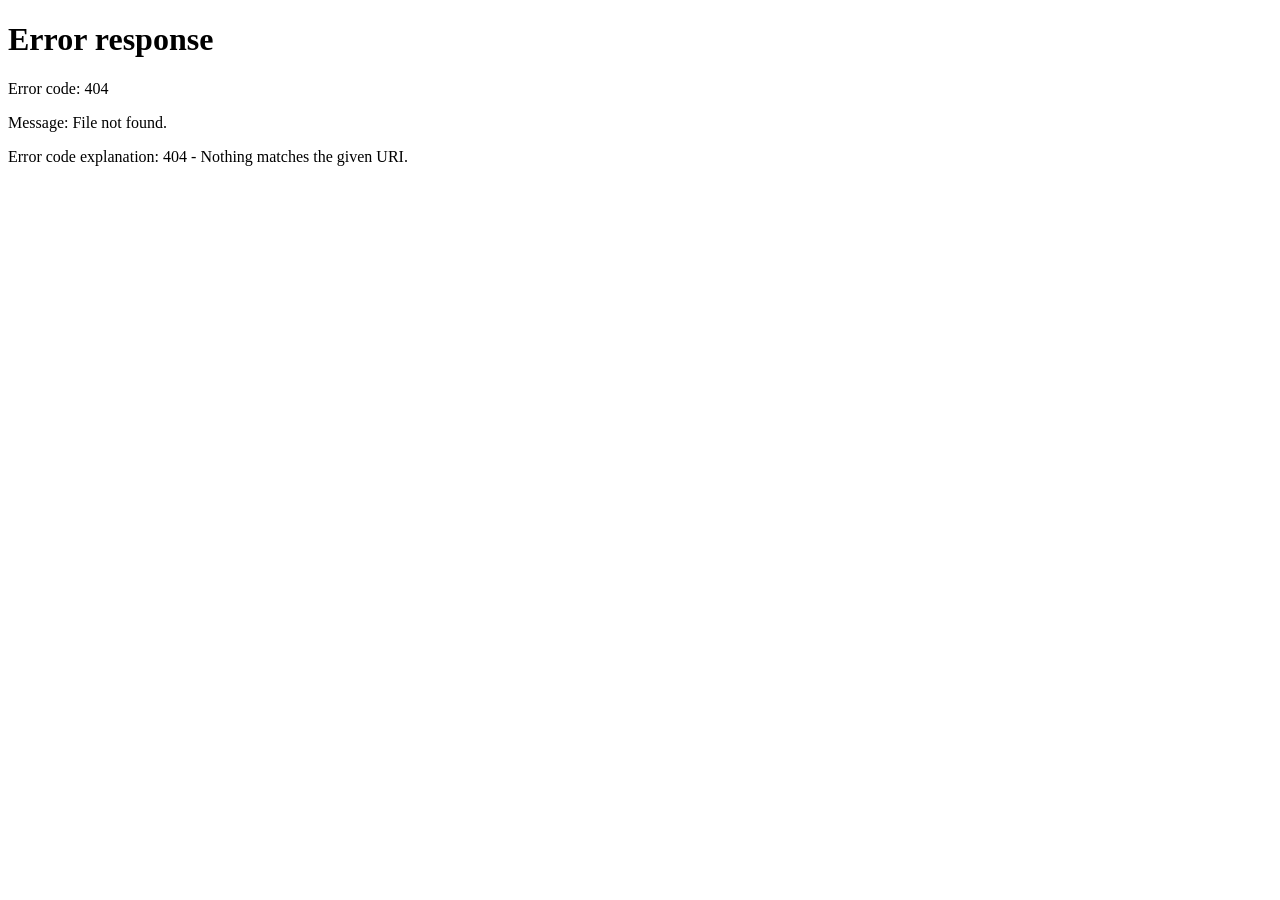
==== commit 664aae6e: "feat: add Google Analytics GA4 to all landings Co-Authored-By: Claude Opus 4.6 <noreply@anthropic.co" ====
--- a/landing/index.html
+++ b/landing/index.html
@@ -2,6 +2,14 @@
 <html lang="es">
   <head>
     <meta charset="utf-8" />
+    <!-- Google tag (gtag.js) -->
+    <script async src="https://www.googletagmanager.com/gtag/js?id=G-YGXPNLFWM4"></script>
+    <script>
+      window.dataLayer = window.dataLayer || [];
+      function gtag(){dataLayer.push(arguments);}
+      gtag('js', new Date());
+      gtag('config', 'G-YGXPNLFWM4');
+    </script>
     <meta name="viewport" content="width=device-width, initial-scale=1, shrink-to-fit=no" />
     <meta name="description" content="Blended Pareto — Sistemas que convierten señales complejas en criterio accionable." />
     <meta name="author" content="Blended Pareto" />
@@ -65,6 +73,18 @@
       </div>
     </div>
 
+    <script>
+      (function(){
+        if (sessionStorage.getItem('lang_chosen')) return;
+        var lang = (navigator.language || navigator.userLanguage || '').toLowerCase();
+        var isSpanish = lang.startsWith('es');
+        if (!isSpanish) {
+          sessionStorage.setItem('lang_chosen', '1');
+          window.location.replace('/en/');
+        }
+        sessionStorage.setItem('lang_chosen', '1');
+      })();
+    </script>
     <script src="js/atoms.js"></script>
   </body>
 </html>
--- a/landing/css/styles.css
+++ b/landing/css/styles.css
@@ -54,7 +54,7 @@
   z-index: 2;
   display: flex;
   align-items: center;
-  padding-bottom: 8vh;
+  padding-bottom: 12vh;
   height: 100%;
   width: 68vw;
 }
@@ -86,7 +86,7 @@
 }
 
 .logo-wrap {
-  margin-bottom: 1.5rem;
+  margin-bottom: 1rem;
 }
 
 .logo {
@@ -106,7 +106,7 @@
   border: 1px solid var(--bp-border);
   padding: 0.3rem 0.75rem;
   border-radius: 3px;
-  margin-bottom: 1rem;
+  margin-bottom: 0.75rem;
 }
 
 .tagline {
@@ -115,7 +115,7 @@
   font-weight: 700;
   letter-spacing: -0.02em;
   line-height: 1.15;
-  margin-bottom: 1.5rem;
+  margin-bottom: 1rem;
   color: var(--bp-offwhite);
   white-space: nowrap;
 }
@@ -133,14 +133,14 @@
   line-height: 1.65;
   color: var(--bp-muted);
   max-width: 440px;
-  margin-bottom: 2rem;
+  margin-bottom: 1.5rem;
 }
 
 .product-callout {
   display: flex;
   align-items: center;
   gap: 0.5rem;
-  margin-bottom: 2rem;
+  margin-bottom: 1.5rem;
 }
 
 .product-dot {
@@ -180,8 +180,8 @@
 }
 
 .waitlist-section {
-  margin-top: 2rem;
-  padding-top: 1.5rem;
+  margin-top: 1.5rem;
+  padding-top: 1rem;
   border-top: 1px solid rgba(248, 250, 252, 0.06);
 }
 
